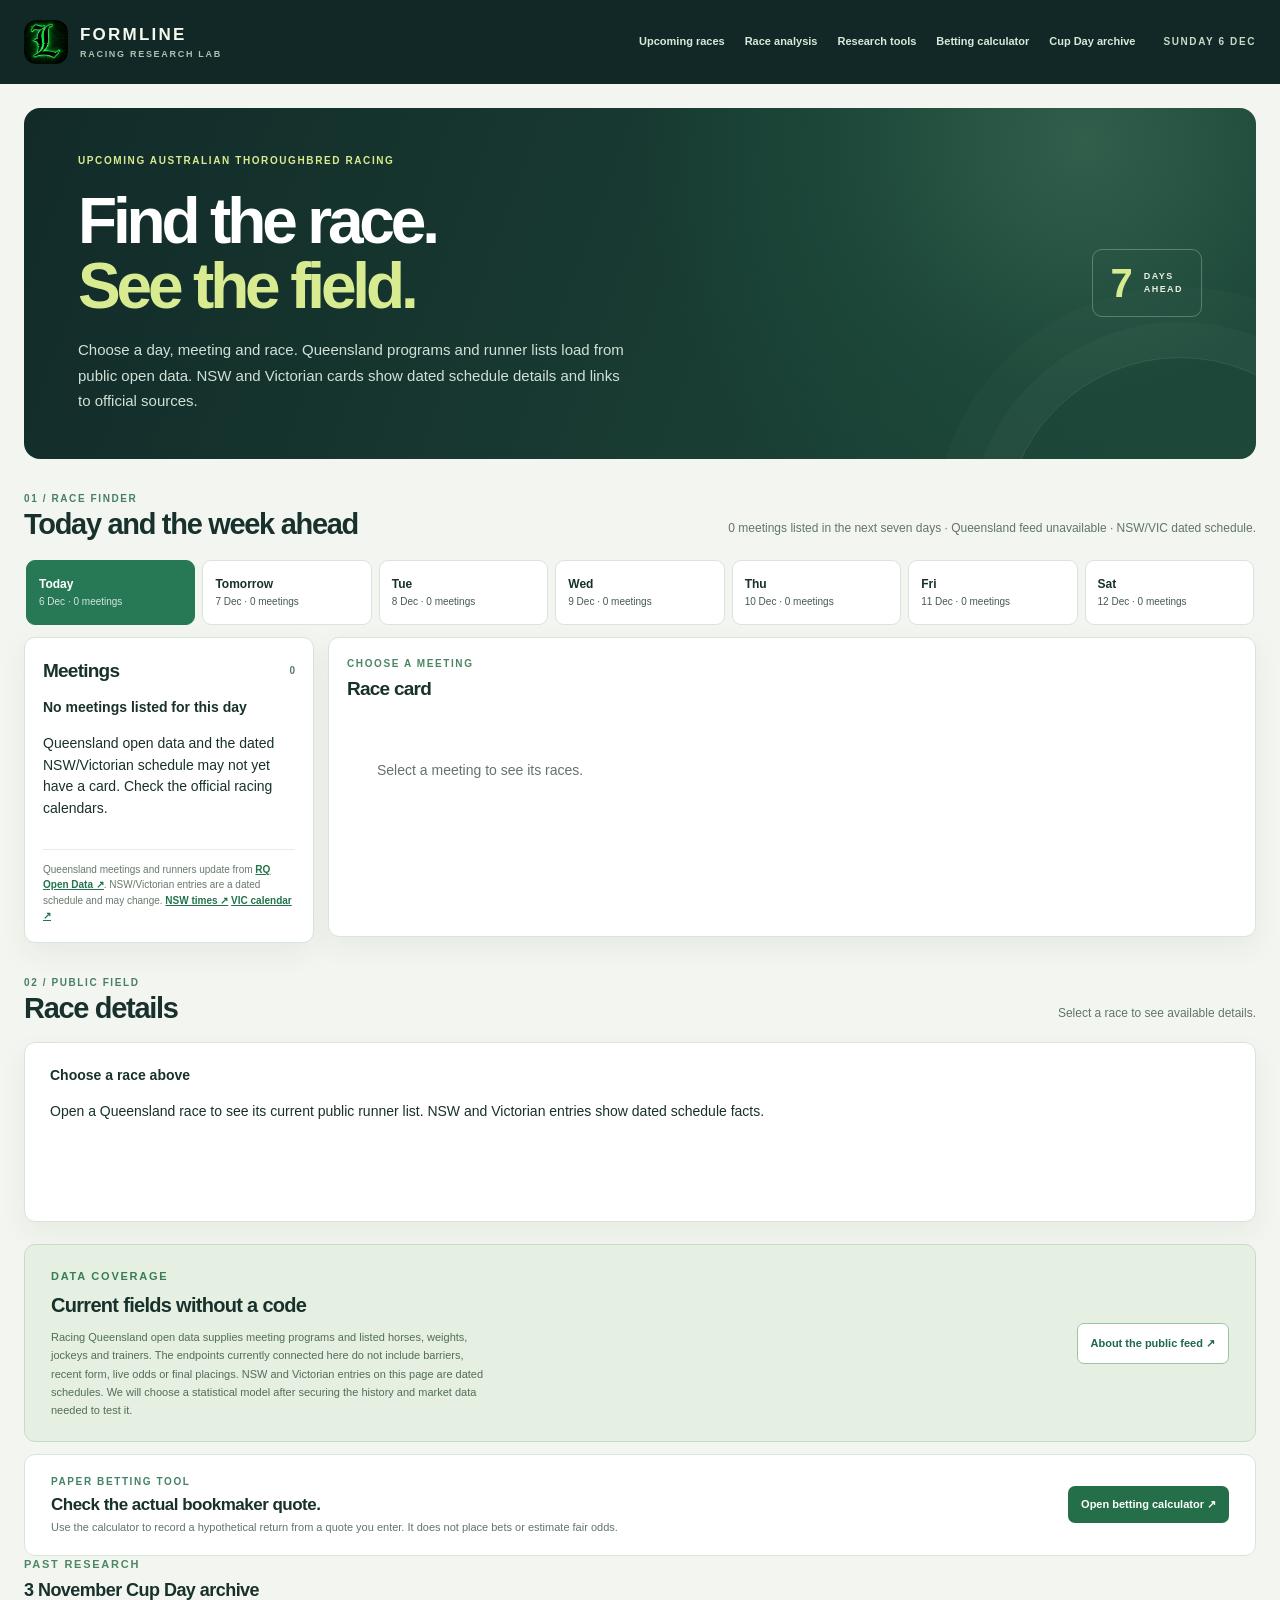
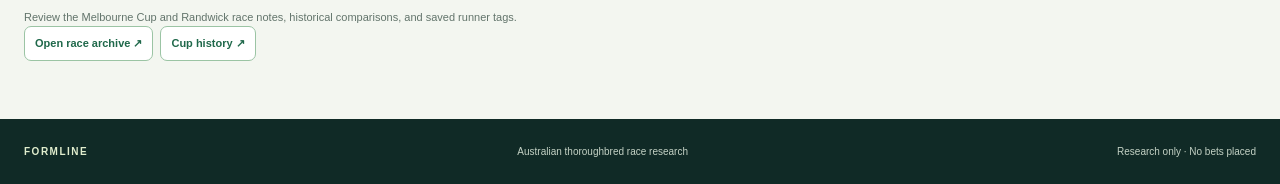
==== index.html @ 5e81f1c3 "Clarify limits of connected public endpoints" ====
<!doctype html>
<html lang="en-AU">
<head>
  <meta charset="utf-8">
  <meta name="viewport" content="width=device-width, initial-scale=1, viewport-fit=cover">
  <meta name="color-scheme" content="light">
  <meta name="theme-color" content="#112826">
  <meta name="apple-mobile-web-app-capable" content="yes">
  <meta name="apple-mobile-web-app-status-bar-style" content="black-translucent">
  <meta name="description" content="Upcoming Australian thoroughbred schedules and public Queensland runner lists.">
  <title>Upcoming Races | FormLine</title>
  <link rel="icon" type="image/png" href="logo-green.png">
  <link rel="apple-touch-icon" href="logo-green.png">
  <link rel="manifest" href="manifest.webmanifest">
  <link rel="stylesheet" href="style.css">
  <link rel="stylesheet" href="today.css?v=12">
  <script>if (['flemington','randwick'].includes(new URLSearchParams(location.search).get('meeting')?.toLowerCase())) location.replace(`cup-day-2026.html${location.search}${location.hash}`);</script>
  <script src="today.js?v=12" defer></script>
</head>
<body>
  <a class="skip-link" href="#upcoming">Skip to upcoming races</a>
  <header class="site-header">
    <div class="header-inner">
      <button type="button" id="menuToggle" class="menu-toggle" aria-controls="appSidebar" aria-expanded="false" aria-label="Open navigation">☰</button>
      <a class="brand" href="/" aria-label="FormLine home"><span class="brand-mark"><img src="logo-green.png" alt="" width="44" height="44"></span><span><strong>FORMLINE</strong><small>RACING RESEARCH LAB</small></span></a>
      <nav class="desktop-nav" aria-label="Sections"><a href="#upcoming">Upcoming races</a><a href="#analysis">Race analysis</a><a href="research-tools.html">Research tools</a><a href="research-tools.html#calculator">Betting calculator</a><a href="cup-day-2026.html">Cup Day archive</a></nav>
      <span class="header-tag" id="todayTag">AUSTRALIAN RACING</span>
    </div>
  </header>
  <aside id="appSidebar" class="mobile-sidebar" aria-label="Mobile navigation">
    <div class="brand"><span class="brand-mark"><img src="logo-green.png" alt="" width="44" height="44"></span><span><strong>FORMLINE</strong><small>RACING RESEARCH LAB</small></span></div>
    <nav aria-label="Mobile sections"><a href="#upcoming">Upcoming races</a><a href="#analysis">Race analysis</a><a href="research-tools.html">Research tools</a><a href="research-tools.html#calculator">Betting calculator</a><a href="cup-day-2026.html">Cup Day archive</a><a href="cup-analysis.html">Cup history &amp; forecast</a></nav>
    <p>Public Queensland fields · dated NSW/VIC schedule · no bets placed</p>
  </aside>
  <button type="button" id="menuScrim" class="menu-scrim" aria-label="Close navigation" tabindex="-1"></button>
  <main class="shell">
    <section class="hero today-hero" aria-labelledby="page-title"><div><p class="eyebrow">UPCOMING AUSTRALIAN THOROUGHBRED RACING</p><h1 id="page-title">Find the race.<br><span>See the field.</span></h1><p class="hero-copy">Choose a day, meeting and race. Queensland programs and runner lists load from public open data. NSW and Victorian cards show dated schedule details and links to official sources.</p></div><div class="hero-badge"><span>7</span><small>DAYS<br>AHEAD</small></div></section>
    <section id="upcoming" class="today-board" aria-labelledby="upcoming-title">
      <div class="section-heading"><div><p class="eyebrow">01 / RACE FINDER</p><h2 id="upcoming-title">Today and the week ahead</h2></div><p id="scheduleStatus" role="status">Loading the published schedule…</p></div>
      <div id="dateTabs" class="date-tabs" role="group" aria-label="Meeting date"></div>
      <div class="today-board-layout"><aside class="meeting-picker" aria-labelledby="meetingTitle"><div class="picker-head"><h3 id="meetingTitle">Meetings</h3><span id="meetingCount">—</span></div><div id="meetingList" class="meeting-list"><p class="loading">Checking upcoming meetings…</p></div><div class="source-note" id="scheduleSource"></div></aside><div class="race-picker"><div class="picker-head"><div><p class="eyebrow" id="selectedMeetingDate">CHOOSE A MEETING</p><h3 id="selectedMeetingTitle">Race card</h3></div><a id="meetingSourceLink" href="#" target="_blank" rel="noopener noreferrer" hidden>Official card ↗</a></div><div id="raceList" class="today-race-list"><p class="loading">Select a meeting to see its races.</p></div></div></div>
    </section>
    <section id="analysis" class="today-analysis" aria-labelledby="analysis-title"><div class="section-heading"><div><p class="eyebrow">02 / PUBLIC FIELD</p><h2 id="analysis-title">Race details</h2></div><p>Select a race to see available details.</p></div><div id="analysisPanel" class="analysis-panel" aria-live="polite"><div class="empty-state"><strong>Choose a race above</strong><p>Current Queensland runners will appear here where the public feed has published a field.</p></div></div></section>
    <section class="coverage-panel" aria-labelledby="coverage-title"><div><p class="eyebrow">DATA COVERAGE</p><h2 id="coverage-title">Current fields without a code</h2><p>Racing Queensland open data supplies meeting programs and listed horses, weights, jockeys and trainers. The endpoints currently connected here do not include barriers, recent form, live odds or final placings. NSW and Victorian entries on this page are dated schedules. We will choose a statistical model after securing the history and market data needed to test it.</p></div><a class="outline-link" href="https://www.racingqueensland.com.au/about/reports-and-data/open-data" target="_blank" rel="noopener noreferrer">About the public feed ↗</a></section>
    <section class="calculator-feature"><div><p class="eyebrow">PAPER BETTING TOOL</p><h2>Check the actual bookmaker quote.</h2><p>Use the calculator to record a hypothetical return from a quote you enter. It does not place bets or estimate fair odds.</p></div><a class="cup-feature-link" href="research-tools.html#calculator">Open betting calculator ↗</a></section>
    <section class="archive-link"><div><p class="eyebrow">PAST RESEARCH</p><h2>3 November Cup Day archive</h2><p>Review the Melbourne Cup and Randwick race notes, historical comparisons, and saved runner tags.</p></div><div><a class="outline-link" href="cup-day-2026.html">Open race archive ↗</a><a class="outline-link" href="cup-analysis.html">Cup history ↗</a></div></section>
  </main>
  <footer class="site-footer"><div class="footer-inner"><strong>FORMLINE</strong><span>Australian thoroughbred race research</span><span>Research only · No bets placed</span></div></footer>
</body>
</html>
---- style.css ----
:root{--ink:#18312c;--muted:#62746b;--line:#d9e4da;--paper:#f3f6f0;--green:#277956;--dark:#142f2c;--lime:#d9eb90;--white:#fff;--shadow:0 10px 28px rgba(16,45,34,.06)}
*{box-sizing:border-box}
html{scroll-behavior:smooth}
body{margin:0;background:var(--paper);color:var(--ink);font-family:Inter,ui-sans-serif,-apple-system,BlinkMacSystemFont,"Segoe UI",sans-serif;font-size:14px;line-height:1.55}
button,a{font:inherit}
button{cursor:pointer}
a{color:inherit}
a:focus-visible,button:focus-visible,#race-panel:focus-visible{outline:3px solid #75ac4f;outline-offset:3px}
.skip-link{position:absolute;top:-50px;left:12px;background:var(--lime);padding:8px 12px;z-index:10}
.skip-link:focus{top:12px}
.site-header{background:#112826;color:#f6f9ed}
.header-inner,.shell,.footer-inner{width:min(1260px,calc(100% - 48px));margin:auto}
.header-inner{min-height:84px;display:flex;align-items:center;justify-content:space-between;gap:18px}
.brand{display:flex;align-items:center;gap:12px}
.brand-mark{display:grid;place-items:center;width:44px;height:44px;border-radius:12px;background:var(--lime);color:#172c25;font-size:25px;font-weight:900}
.brand strong,.brand small{display:block;line-height:1.15}
.brand strong{font-size:17px;letter-spacing:.13em;font-weight:900}
.brand small{font-size:9px;letter-spacing:.19em;color:#abc1b1;margin-top:5px;font-weight:750}
.header-tag,.eyebrow{font-size:10px;font-weight:850;letter-spacing:.16em;text-transform:uppercase}
.header-tag{color:#c8d9ca}
.header-tag span{color:#8fae9c;margin:0 8px}
.shell{padding:24px 0 58px}
.hero{min-height:300px;background:radial-gradient(circle at 86% 10%,#315f4c 0,#1c4739 23%,transparent 40%),linear-gradient(110deg,#122b29,#1e493a);color:#fff;display:flex;justify-content:space-between;align-items:center;gap:25px;padding:45px 54px;border-radius:16px;overflow:hidden;position:relative}
.hero:after{content:"";position:absolute;width:350px;height:350px;border:1px solid rgba(230,248,190,.12);border-radius:50%;right:-100px;bottom:-250px;box-shadow:0 0 0 35px rgba(230,248,190,.025),0 0 0 70px rgba(230,248,190,.02)}
.hero .eyebrow{color:var(--lime);margin:0 0 20px}
.hero h1{font-size:clamp(38px,5vw,70px);line-height:1.02;letter-spacing:-.065em;margin:0;font-weight:900}
.hero h1 span{color:var(--lime)}
.hero-copy{max-width:550px;color:#d2e1d7;font-size:15px;line-height:1.7;margin:18px 0 0}
.hero-badge{flex:0 0 auto;display:flex;align-items:center;gap:11px;border:1px solid rgba(232,248,218,.28);padding:13px 18px;border-radius:10px;z-index:1}
.hero-badge span{font-size:40px;line-height:1;font-weight:900;color:var(--lime)}
.hero-badge small{font-size:9px;letter-spacing:.16em;font-weight:850;line-height:1.5;color:#e8f1df}
.status{display:flex;align-items:center;justify-content:space-between;gap:15px;padding:15px 21px;border:1px solid var(--line);background:#fff;border-radius:9px;margin-top:14px;color:var(--muted);font-size:11px}
.status>div{display:flex;align-items:center;gap:10px}
.status strong{color:var(--ink)}
.status p{margin:0}
.status-dot{display:inline-block;width:8px;height:8px;border-radius:50%;background:#6baf79;box-shadow:0 0 0 4px #e9f5e7}
.meeting-switch{display:flex;align-items:center;justify-content:space-between;gap:20px;margin-top:14px;padding:17px 20px;background:#fff;border:1px solid var(--line);border-radius:10px;box-shadow:var(--shadow)}
.meeting-switch .eyebrow{margin:0 0 2px;color:#4c8662}
.meeting-switch h2{font-size:17px;line-height:1.2;letter-spacing:-.03em;margin:0}
.meeting-switch p:not(.eyebrow){font-size:11px;color:var(--muted);margin:3px 0 0}
.meeting-switch-buttons{display:flex;flex:none;gap:5px;padding:4px;background:#edf3ea;border-radius:8px}
.meeting-switch-buttons button{min-width:155px;display:grid;gap:1px;text-align:left;border:1px solid transparent;border-radius:6px;background:transparent;color:#4f6d59;padding:9px 12px}
.meeting-switch-buttons button:hover{background:#f8fbf6}
.meeting-switch-buttons button[aria-pressed="true"]{background:#277956;border-color:#277956;color:#fff;box-shadow:0 2px 7px rgba(21,74,47,.17)}
.meeting-switch-buttons button:disabled{cursor:not-allowed;opacity:.45}
.meeting-switch-buttons strong{font-size:12px;line-height:1.2}
.meeting-switch-buttons small{font-size:9px;line-height:1.35;opacity:.82}
.conditions{display:flex;align-items:center;justify-content:space-between;gap:22px;margin-top:20px;padding:24px 28px;border:1px solid #cbdccc;background:#eaf2e8;border-radius:12px}
.conditions .eyebrow{color:#367a59;margin:0 0 7px}
.conditions h2{font-size:20px;letter-spacing:-.035em;margin:0}
.conditions p:not(.eyebrow){font-size:12px;max-width:820px;color:#455f51;line-height:1.6;margin:8px 0 4px}
.conditions small{color:#567a62;font-size:10px}
.conditions>div:last-child{display:grid;gap:8px;justify-items:start;flex:none}
.outline-link{display:inline-block;white-space:nowrap;text-decoration:none;color:#1f684a;font-size:11px;font-weight:850;border:1px solid #9bc4a4;background:#fff;border-radius:7px;padding:11px 13px}
.outline-link:hover{background:#f7fbf4}
.conditions .outline-link{margin:0}
.research{margin-top:38px}
.section-heading{display:flex;align-items:end;justify-content:space-between;gap:18px;margin-bottom:17px}
.section-heading .eyebrow{color:#478064;margin:0 0 3px}
.section-heading h2{font-size:29px;letter-spacing:-.045em;line-height:1.1;margin:0}
.section-heading>p{margin:0 0 3px;color:var(--muted);font-size:12px}
.race-tabs{display:grid;grid-template-columns:repeat(10,minmax(112px,1fr));gap:7px;overflow-x:auto;padding:2px 2px 11px;margin-bottom:12px;scrollbar-color:#aac6ae transparent}
.race-tab{min-width:112px;min-height:91px;text-align:left;display:flex;flex-direction:column;gap:3px;padding:12px 11px;background:#fff;border:1px solid var(--line);border-radius:9px;color:#5e7167}
.race-tab:hover{background:#f9fbf7;border-color:#8fb89b}
.race-tab.active{background:#e7f2e8;border-color:#2d805b;color:#1d6448;box-shadow:inset 0 -3px #2d805b}
.race-tab strong{font-size:17px;line-height:1;font-weight:900;letter-spacing:-.03em}
.race-tab span{font-size:10px;font-weight:800}
.race-tab small{font-size:9px;line-height:1.25;display:-webkit-box;-webkit-box-orient:vertical;-webkit-line-clamp:2;overflow:hidden}
.content-grid{display:grid;grid-template-columns:minmax(0,1fr) 260px;gap:16px;align-items:start}
.race-panel,.race-index{background:#fff;border:1px solid var(--line);border-radius:12px;box-shadow:var(--shadow)}
.race-panel{padding:28px 32px;scroll-margin-top:20px}
.race-heading{padding-bottom:20px;border-bottom:1px solid #e5ebe4}
.race-heading .eyebrow{margin:0 0 5px;color:#447a58}
.race-heading h2{font-size:clamp(24px,3.2vw,33px);letter-spacing:-.055em;line-height:1.15;margin:0 0 13px}
.fact-list{display:flex;flex-wrap:wrap;gap:6px}
.fact-list span{display:inline-block;background:#f2f7f0;border:1px solid #d7e6d7;padding:6px 8px;border-radius:5px;color:#416d50;font-weight:750;font-size:10px}
.lean{background:#edf5e9;border-left:4px solid #438a5d;border-radius:7px;padding:21px 22px;margin:22px 0 26px}
.lean .eyebrow{margin:0 0 5px;color:#49815a}
.lean h3{font-size:29px;line-height:1.12;letter-spacing:-.05em;color:#286746;margin:0 0 6px}
.lean p:not(.eyebrow){color:#4d6c56;margin:0;font-size:12px}
.prediction-status{margin:18px 0 0;padding:10px 13px;border-left:3px solid #4f9469;border-radius:5px;background:#eef7eb;color:#3f664d;font-size:11px;line-height:1.6}
.prediction-status.is-started{border-color:#c49a52;background:#fff7e8;color:#755c35}
.watch-card .prediction-gate{display:inline-block;margin:0 0 6px;padding:4px 6px;border-radius:4px;background:#e8f2e5;color:#397c50;font-size:10px;font-weight:850}
.evidence h3,.assessment-grid h3,.before-jump h3{font-size:16px;letter-spacing:-.025em;margin:0 0 13px}
.evidence ol{padding:0;list-style:none;margin:0}
.evidence li{display:grid;grid-template-columns:30px 1fr;gap:9px;padding:0 0 16px;margin-bottom:16px;border-bottom:1px solid #edf0eb}
.evidence li:last-child{margin-bottom:0}
.evidence-number{font-size:11px;font-weight:900;color:#38815a;padding-top:2px}
.evidence li p{font-size:12px;color:#4e6154;margin:0;line-height:1.75}
.source-links{display:flex;flex-wrap:wrap;gap:6px;margin-top:9px}
.source-links a{display:inline-block;background:#eef7ec;color:#2b714b;font-size:10px;font-weight:800;text-decoration:none;padding:6px 8px;border-radius:5px}
.source-links a:hover{text-decoration:underline;background:#e6f2df}
.assessment-grid{display:grid;grid-template-columns:repeat(3,minmax(0,1fr));gap:10px;margin-top:21px}
.assessment-grid section{background:#f7faf5;border:1px solid #e2eae0;border-radius:8px;padding:17px}
.assessment-grid .eyebrow,.before-jump .eyebrow{font-size:9px;margin:0 0 6px;color:#6c9475}
.assessment-grid h3{font-size:13px;margin-bottom:7px}
.assessment-grid p:not(.eyebrow){font-size:11px;line-height:1.7;margin:0;color:#586b5f}
.before-jump{display:grid;grid-template-columns:1.4fr 1fr;gap:20px;margin-top:15px;padding:22px;border-radius:8px;background:#173847;color:#fff}
.before-jump .eyebrow{color:#c9de90}
.before-jump h3{margin-bottom:6px}
.before-jump p:not(.eyebrow){font-size:11px;line-height:1.7;color:#d6e5e5;margin:0}
.references{margin-top:24px;border-top:1px solid #e5ebe4;padding-top:19px}
.references h3{font-size:11px;color:#617969;margin:0}
.race-index{padding:22px 16px;position:sticky;top:16px}
.race-index .eyebrow{color:#518364;margin:0 0 3px;padding:0 8px}
.race-index h2{font-size:20px;letter-spacing:-.04em;margin:0 8px 15px}
.index-row{width:100%;display:grid;grid-template-columns:30px 1fr 10px;gap:5px;align-items:center;padding:10px 8px;border:0;border-top:1px solid #edf0ec;background:transparent;text-align:left;color:#66766a}
.index-row:hover,.index-row.active{background:#f0f7ee;color:#216b47}
.index-row>span:first-child{font-weight:900;font-size:11px}
.index-row strong,.index-row small{display:block}
.index-row strong{font-size:11px;color:var(--ink)}
.index-row small{font-size:9px;line-height:1.35;color:#7a8a7c}
.index-row>span:last-child{font-size:12px}
.method{display:grid;grid-template-columns:1fr 1.7fr;gap:25px;align-items:start;background:#dfeadd;border-radius:12px;padding:26px 30px;margin-top:22px}
.method .eyebrow{margin:0 0 4px;color:#518164}
.method h2{font-size:22px;letter-spacing:-.04em;margin:0}
.method p{font-size:11px;line-height:1.7;color:#4e6957;margin:0 0 8px}
.method p:last-child{margin-bottom:0}
.site-footer{background:#102a26;color:#c4d2c5}
.footer-inner{display:flex;justify-content:space-between;gap:12px;padding:25px 0;font-size:10px}
.footer-inner strong{color:#e0edcd;letter-spacing:.15em}
.loading{padding:30px;color:var(--muted)}
@media(max-width:1100px){.race-tabs{grid-template-columns:repeat(10,120px)}.content-grid{grid-template-columns:minmax(0,1fr) 220px}.assessment-grid{grid-template-columns:1fr}.race-index{position:static}}
@media(max-width:780px){.header-inner,.shell,.footer-inner{width:min(100% - 28px,1260px)}.hero{padding:35px 28px;min-height:290px}.hero-badge{display:none}.content-grid{grid-template-columns:1fr}.race-index{display:none}.race-panel{padding:23px 20px}.conditions{display:block}.conditions .outline-link{margin-top:15px}.section-heading{display:block}.section-heading>p{margin-top:6px}.assessment-grid{grid-template-columns:repeat(3,minmax(0,1fr))}.method{grid-template-columns:1fr}}
@media(max-width:600px){.header-inner{min-height:70px}.header-tag{display:none}.hero h1{font-size:42px}.hero-copy{font-size:13px}.status{display:block}.status p{margin-top:6px;padding-left:18px}.conditions{padding:21px}.race-heading h2{font-size:24px}.lean h3{font-size:25px}.assessment-grid,.before-jump{grid-template-columns:1fr}.footer-inner{flex-wrap:wrap}.footer-inner span:last-child{width:100%}}
@media(prefers-reduced-motion:reduce){html{scroll-behavior:auto}}
.brand-mark{background:transparent;overflow:hidden}
.brand-mark img{display:block;width:100%;height:100%;object-fit:cover;border-radius:12px}
.rankings{background:#f0f7ef;border:1px solid #c8dfca;border-radius:9px;padding:22px;margin:0 0 25px}.rankings-heading .eyebrow{margin:0;color:#4a865c}.rankings-heading h3{margin:5px 0;font-size:21px;letter-spacing:-.04em}.rankings-heading>p:last-child,.rank-disclaimer{font-size:11px;color:#5c735f;line-height:1.6}.rank-cards{display:grid;grid-template-columns:repeat(3,minmax(0,1fr));gap:9px;margin-top:16px}.rank-card{display:flex;flex-direction:column;align-items:start;text-align:left;gap:7px;padding:14px;background:#fff;border:1px solid #bad3bd;border-radius:7px;color:#2e5b3a}.rank-card.active{color:#fff;background:#286b45;border-color:#286b45}.rank-card small{font-weight:900;letter-spacing:.12em}.rank-card strong{font-size:13px}.rank-card span{font-size:10px;opacity:.8}.rank-detail{padding:18px;margin-top:10px;background:#fff;border:1px solid #d7e7d8;border-radius:7px}.rank-detail .eyebrow{color:#4a865c;margin:0}.rank-detail h4{font-size:19px;margin:5px 0}.rank-detail p{font-size:12px;line-height:1.65;color:#4d6553}.rank-detail .source-links{margin-top:11px}.rank-disclaimer{margin:12px 0 0}@media(max-width:600px){.rankings{padding:16px}.rank-cards{grid-template-columns:1fr}}

/* Melbourne Cup Day editorial card and installable phone layout */
.desktop-nav{display:flex;gap:20px;align-items:center;margin-left:auto}.desktop-nav a{color:#d9eadc;text-decoration:none;font-size:11px;font-weight:800;white-space:nowrap}.desktop-nav a:hover{text-decoration:underline}.mobile-sidebar,.menu-scrim,.menu-toggle{display:none}.header-tag{margin-left:10px}.site-header{position:sticky;top:0;z-index:30}.research,.news-section,.install-panel{scroll-margin-top:96px}.race-panel{scroll-margin-top:100px}
.lean h3{font-size:18px;line-height:1.35;letter-spacing:-.025em}.lean p:not(.eyebrow){margin-top:10px}.fact-list span{white-space:normal}
.watchlist,.dossiers{margin:22px 0}.dossier-heading .eyebrow{color:#397a54;margin:0}.dossier-heading h3{font-size:19px;letter-spacing:-.04em;margin:4px 0}.dossier-heading>p:last-child{font-size:11px;color:#657b69;line-height:1.6;margin:4px 0 14px}.watch-grid{display:grid;grid-template-columns:repeat(3,minmax(0,1fr));gap:9px}.watch-card{border:1px solid #dbe8dc;background:#f8fbf7;border-radius:8px;padding:15px}.watch-card>span{font-size:10px;letter-spacing:.12em;font-weight:900;color:#4c9262}.watch-card h4{font-size:14px;letter-spacing:-.02em;margin:5px 0 9px}.watch-card p{font-size:11px;color:#506957;line-height:1.65}.watch-risk,.dossier-risk{border-left:3px solid #a8cdae;padding-left:9px}
.dossier-grid{display:grid;grid-template-columns:repeat(2,minmax(0,1fr));gap:8px}.dossier{min-width:0;border:1px solid #d8e5da;border-radius:8px;background:#fff}.dossier[open]{border-color:#84ba8f;background:#fcfefb}.dossier summary{list-style:none;cursor:pointer;display:flex;gap:9px;align-items:center;padding:12px}.dossier summary::-webkit-details-marker{display:none}.runner-no{display:grid;place-items:center;flex:none;width:30px;height:30px;background:#e6f2e6;color:#286a47;border-radius:6px;font-size:11px;font-weight:900}.dossier summary strong{display:block;font-size:12px}.dossier summary small{display:block;color:#718574;font-size:10px;line-height:1.5}.dossier-chevron{margin-left:auto;color:#5a8866}.dossier[open] .dossier-chevron{transform:rotate(180deg)}.dossier-body{padding:0 14px 15px}.dossier-body p{font-size:11px;line-height:1.7;color:#4e6655}.dossier-meta{font-size:10px!important;color:#798c7b!important}.mark-controls{display:flex;flex-wrap:wrap;gap:5px;margin:13px 0}.mark-controls button{border:1px solid #cddfce;border-radius:6px;background:#fff;color:#3d6a4c;padding:6px 8px;font-size:10px;font-weight:800}.mark-controls .mark-star.active{background:#fff1c0;border-color:#e4ca68;color:#715400}.mark-controls .mark-tag.active{background:#28714b;border-color:#28714b;color:#fff}
.news-section{margin-top:35px}.news-grid{display:grid;grid-template-columns:repeat(2,minmax(0,1fr));gap:12px}.news-card{background:#fff;border:1px solid var(--line);border-radius:10px;padding:21px;box-shadow:var(--shadow)}.news-meta{display:flex;justify-content:space-between;gap:8px;font-size:10px;font-weight:900;color:#44865b;text-transform:uppercase;letter-spacing:.08em}.news-meta time{color:#869789}.news-card h3{font-size:17px;letter-spacing:-.035em;margin:9px 0}.news-card p{font-size:11px;color:#516a58;line-height:1.7}.news-impact{background:#eff7ed;padding:10px;border-radius:6px}.news-horses{display:flex;flex-wrap:wrap;gap:5px;margin:11px 0}.news-horses span{padding:4px 7px;background:#e9f3e8;color:#3c7651;border-radius:4px;font-size:9px;font-weight:800}
.install-panel{display:flex;justify-content:space-between;align-items:center;gap:18px;margin-top:24px;padding:24px 29px;background:#183c32;color:#fff;border-radius:12px}.install-panel .eyebrow{color:#d4ec94;margin:0}.install-panel h2{font-size:22px;letter-spacing:-.04em;margin:5px 0}.install-panel p:not(.eyebrow){font-size:11px;line-height:1.7;color:#d5e7d9;margin:0;max-width:760px}.install-panel button{border:0;border-radius:6px;background:#d9eb90;color:#183c32;padding:10px 15px;font-size:12px;font-weight:850;white-space:nowrap}.install-panel button[hidden]{display:none}
.dossier summary:focus-visible,.mark-controls button:focus-visible,.menu-toggle:focus-visible,.mobile-sidebar a:focus-visible{outline:3px solid #6baa5d;outline-offset:2px}
@media(max-width:1000px){.desktop-nav{gap:10px}.header-tag{display:none}.watch-grid{grid-template-columns:1fr}.dossier-grid{grid-template-columns:1fr}}
@media(max-width:700px){.desktop-nav{display:none}.header-inner{justify-content:flex-start;min-height:70px}.menu-toggle{display:grid;place-items:center;flex:none;width:40px;height:40px;border:1px solid #48715d;border-radius:7px;background:#234a3d;color:#fff;font-size:19px}.mobile-sidebar{display:flex;flex-direction:column;gap:24px;position:fixed;left:0;top:0;z-index:62;width:min(310px,86vw);height:100dvh;overflow:auto;padding:calc(25px + env(safe-area-inset-top)) 20px calc(20px + env(safe-area-inset-bottom));background:#112826;color:#fff;transform:translateX(-105%);transition:transform .2s ease;box-shadow:12px 0 30px rgba(0,0,0,.17)}.menu-open .mobile-sidebar{transform:translateX(0)}.mobile-sidebar nav{display:grid;gap:6px}.mobile-sidebar nav a{display:block;text-decoration:none;color:#e4f1e3;padding:12px 13px;border-radius:7px;background:#1c4235;font-size:13px;font-weight:800}.mobile-sidebar nav a:hover{background:#2e6349}.mobile-sidebar p{margin-top:auto;color:#a9c9b2;font-size:11px;line-height:1.6}.menu-scrim{display:none;position:fixed;inset:0;z-index:61;width:100%;height:100dvh;border:0;background:rgba(8,28,21,.57)}.menu-open .menu-scrim{display:block}.menu-open{overflow:hidden}.race-panel{scroll-margin-top:85px}.research,.news-section,.install-panel{scroll-margin-top:85px}.news-grid{grid-template-columns:1fr}.install-panel{align-items:flex-start;flex-direction:column;padding:21px}.hero{min-height:250px}.status{display:block}.status p{margin-top:8px}.race-index{display:none}}
@media(max-width:430px){.header-inner,.shell,.footer-inner{width:min(100% - 24px,1260px)}.header-inner{gap:8px}.brand{gap:8px}.brand strong{font-size:14px}.brand small{font-size:8px}.brand-mark{width:38px;height:38px}.hero{padding:28px 22px}.hero h1{font-size:36px}.hero-copy{font-size:12px}.race-panel{padding:17px 15px}.conditions{padding:17px}.watch-card,.news-card{padding:15px}.dossier summary{padding:10px}.mark-controls button{padding:7px}}
@media(display-mode:standalone){.install-panel{display:none}}
@media(prefers-reduced-motion:reduce){.mobile-sidebar{transition:none}}
.cup-feature{display:flex;align-items:center;justify-content:space-between;gap:20px;margin-top:17px;padding:22px 26px;background:#e2efe1;border:1px solid #b8d7bc;border-radius:11px}
.cup-feature[hidden]{display:none}
.cup-feature .eyebrow{margin:0 0 5px;color:#2d7450}
.cup-feature h2{font-size:19px;letter-spacing:-.035em;line-height:1.2;margin:0 0 6px}
.cup-feature p:not(.eyebrow){font-size:11px;line-height:1.6;color:#526d58;margin:0;max-width:760px}
.cup-feature-link{display:inline-flex;align-items:center;gap:10px;flex:none;padding:10px 13px;border-radius:7px;background:#246e49;color:#fff;font-size:11px;font-weight:850;text-decoration:none}
.cup-feature-link:hover{background:#185b3a}
@media(max-width:700px){.cup-feature{display:block;padding:19px}.cup-feature-link{margin-top:13px}.desktop-nav{display:none}}
@media(max-width:700px){.meeting-switch{display:block;padding:15px}.meeting-switch-buttons{margin-top:12px}.meeting-switch-buttons button{min-width:0;flex:1;padding:10px}.meeting-switch-buttons small{font-size:8px}}
.calculator-feature{display:flex;align-items:center;justify-content:space-between;gap:20px;margin-top:12px;padding:19px 26px;background:#fff;border:1px solid var(--line);border-radius:11px}
.calculator-feature .eyebrow{color:#448265;margin:0 0 4px}
.calculator-feature h2{font-size:17px;letter-spacing:-.03em;line-height:1.25;margin:0 0 4px}
.calculator-feature p:not(.eyebrow){font-size:11px;line-height:1.55;color:var(--muted);margin:0}
@media(max-width:700px){.calculator-feature{display:block;padding:18px}.calculator-feature .cup-feature-link{margin-top:13px}}
.all-horses-main-link{display:inline-flex;align-items:center;gap:6px;margin-top:12px;padding:8px 11px;border-radius:6px;background:#e6f2e5;border:1px solid #bbd8bd;color:#276b49;text-decoration:none;font-size:11px;font-weight:850}
.all-horses-main-link:hover{background:#d7ebd5}
---- today.css ----
.brand{text-decoration:none}.today-hero{min-height:260px}.today-board,.today-analysis{margin-top:32px;scroll-margin-top:98px}.date-tabs{display:grid;grid-template-columns:repeat(7,minmax(105px,1fr));gap:7px;overflow-x:auto;padding:2px 2px 12px}.date-tabs button{min-height:65px;border:1px solid var(--line);border-radius:9px;background:#fff;text-align:left;color:var(--ink);padding:9px 12px}.date-tabs button:hover,.meeting-choice:hover,.today-race:hover{border-color:#7eaf89;background:#f8fcf6}.date-tabs button[aria-pressed="true"]{background:#277956;border-color:#277956;color:#fff}.date-tabs strong,.date-tabs small{display:block}.date-tabs strong{font-size:12px}.date-tabs small{font-size:10px;opacity:.8}.today-board-layout{display:grid;grid-template-columns:290px minmax(0,1fr);gap:14px;align-items:start}.meeting-picker,.race-picker,.analysis-panel{background:#fff;border:1px solid var(--line);border-radius:11px;box-shadow:var(--shadow)}.meeting-picker,.race-picker{min-height:300px;padding:18px}.picker-head{display:flex;justify-content:space-between;align-items:center;gap:12px;margin-bottom:12px}.picker-head .eyebrow{color:#4b8662;margin:0 0 3px}.picker-head h3{margin:0;font-size:19px;letter-spacing:-.04em}.picker-head>span{font-size:10px;color:#5d7d66;font-weight:850}.picker-head a{font-size:10px;color:#2b774e;font-weight:850;white-space:nowrap}.meeting-list,.today-race-list{display:grid;gap:7px}.meeting-choice,.today-race{width:100%;display:flex;justify-content:space-between;align-items:center;gap:12px;text-align:left;background:#f9fbf8;border:1px solid #e1eae1;border-radius:8px;color:var(--ink);padding:11px 12px}.meeting-choice[aria-pressed="true"],.today-race[aria-pressed="true"]{background:#e8f3e8;border-color:#4d976a;box-shadow:inset 3px 0 #277956}.meeting-choice strong,.meeting-choice small,.today-race strong,.today-race small{display:block}.meeting-choice strong,.today-race strong{font-size:12px}.meeting-choice small,.today-race small{font-size:10px;color:#6e8272;line-height:1.45}.meeting-choice>span:last-child,.today-race>span:last-child{flex:none;color:#347653;font-size:10px;font-weight:850}.today-race>span:first-child{flex:none;width:37px;height:37px;display:grid;place-items:center;border-radius:7px;background:#e4f0e3;color:#23704b;font-size:12px;font-weight:900}.today-race>span:nth-child(2){flex:1;min-width:0}.today-race.started{opacity:.65}.source-note{font-size:10px;line-height:1.55;color:#667a6a;margin-top:15px;padding-top:12px;border-top:1px solid #e5eee5}.source-note a{color:#21744b;font-weight:800}.analysis-panel{min-height:180px;padding:22px 25px;scroll-margin-top:98px}.analysis-top{display:flex;justify-content:space-between;gap:14px;align-items:flex-start;padding-bottom:17px;border-bottom:1px solid #e4ebe2}.analysis-top .eyebrow{color:#4d8863;margin:0 0 4px}.analysis-top h3{font-size:25px;letter-spacing:-.05em;margin:0 0 8px;line-height:1.1}.analysis-top p{font-size:11px;color:var(--muted);margin:0}.analysis-top a{font-size:10px;color:#22744b;font-weight:850;white-space:nowrap}.analysis-facts{display:flex;flex-wrap:wrap;gap:5px;margin:13px 0}.analysis-facts span{font-size:10px;font-weight:800;color:#3b7850;padding:5px 7px;border-radius:5px;background:#ecf5e9}.analysis-state{font-size:11px;color:#506a57;background:#edf5ea;border-left:3px solid #55a56c;padding:11px 13px;margin:15px 0;border-radius:5px}.analysis-state.warning{background:#fff6e8;border-color:#c99e56;color:#775e38}.analysis-actions{display:flex;flex-wrap:wrap;align-items:center;gap:8px;margin:13px 0}.analysis-actions button,.analysis-actions select{border:1px solid #2a7852;border-radius:6px;background:#277956;color:#fff;padding:9px 12px;font-size:11px;font-weight:850}.analysis-actions button.secondary{background:#fff;color:#277956}.analysis-actions button:disabled{opacity:.5;cursor:not-allowed}.analysis-actions label{font-size:10px;font-weight:850;color:#57735e}.analysis-actions select{background:#fff;color:var(--ink);border-color:#b9cfb9}.prediction-list{display:grid;grid-template-columns:repeat(3,minmax(0,1fr));gap:9px;margin-top:18px}.prediction-card,.multi-card{border:1px solid #d9e8d9;background:#f9fcf8;border-radius:8px;padding:15px}.prediction-card .eyebrow,.multi-card .eyebrow{color:#36825a;margin:0 0 5px}.prediction-card h4,.multi-card h4{font-size:15px;letter-spacing:-.03em;margin:0 0 7px}.prediction-card p,.multi-card p,.analysis-foot{font-size:11px;color:#536a58;line-height:1.62}.prediction-card p{margin:6px 0}.prediction-card .risk,.multi-card .risk{border-left:3px solid #cbb884;padding-left:8px}.multi-section{margin-top:22px;border-top:1px solid #e5eee4;padding-top:19px}.multi-section h3{font-size:18px;letter-spacing:-.035em;margin:0}.multi-section>p{font-size:11px;color:var(--muted);margin:5px 0 12px}.multi-list{display:grid;grid-template-columns:repeat(2,minmax(0,1fr));gap:9px}.multi-legs{display:flex;flex-wrap:wrap;gap:5px;margin:9px 0}.multi-legs span{font-size:10px;font-weight:850;border-radius:5px;padding:6px 8px;background:#e4f0e4;color:#2d7650}.analysis-foot{margin:15px 0 0}.coverage-panel{display:flex;align-items:center;justify-content:space-between;gap:24px;margin-top:22px;padding:22px 26px;border-radius:11px;background:#e5efe2;border:1px solid #c8dcc5}.coverage-panel .eyebrow{color:#377e56;margin:0 0 5px}.coverage-panel h2{font-size:20px;letter-spacing:-.035em;margin:0 0 7px}.coverage-panel p{font-size:11px;color:#526e58;line-height:1.65;margin:0;max-width:72ch}.coverage-panel .outline-link{flex:none}.field-heading{display:flex;align-items:end;justify-content:space-between;gap:12px;margin:20px 0 10px}.field-heading .eyebrow{margin:0 0 3px;color:#3c8357}.field-heading h4{margin:0;font-size:17px;letter-spacing:-.03em}.field-heading>span{font-size:10px;color:#6c806e}.public-runner-list{display:grid;grid-template-columns:repeat(2,minmax(0,1fr));gap:7px}.public-runner{display:flex;align-items:center;gap:10px;padding:11px 12px;background:#f9fcf8;border:1px solid #deeadc;border-radius:8px;min-width:0}.public-runner .runner-number{flex:none;display:grid;place-items:center;width:32px;height:32px;border-radius:7px;background:#e5f0e5;color:#3c8057;font-size:11px;font-weight:850}.public-runner>div:nth-child(2){flex:1;min-width:0}.public-runner h5{font-size:12px;line-height:1.35;margin:0 0 3px}.public-runner p{font-size:10px;line-height:1.4;color:#647b69;margin:0}.public-runner>strong{flex:none;font-size:11px;color:#31754d}.model-pending{margin-top:18px}.model-pending h4{margin:0 0 6px}.model-pending p{margin:5px 0}.
.archive-link{display:flex;align-items:center;justify-content:space-between;gap:20px;margin-top:22px;padding:21px 25px;background:#fff;border:1px solid var(--line);border-radius:11px}.archive-link .eyebrow{color:#4b8763;margin:0 0 4px}.archive-link h2{font-size:18px;letter-spacing:-.03em;margin:0}.archive-link p{font-size:11px;color:var(--muted);margin:4px 0 0}.archive-link>div:last-child{display:flex;flex-wrap:wrap;gap:7px}.archive-link .outline-link{padding:8px 10px}.analysis-actions select:focus-visible,.date-tabs button:focus-visible,.meeting-choice:focus-visible,.today-race:focus-visible{outline:3px solid #75ac4f;outline-offset:2px}
@media(max-width:900px){.today-board-layout{grid-template-columns:230px minmax(0,1fr)}.prediction-list{grid-template-columns:1fr}.multi-list{grid-template-columns:1fr}}
@media(max-width:700px){.date-tabs{grid-template-columns:repeat(7,105px)}.today-board-layout{grid-template-columns:1fr}.coverage-panel{display:block}.coverage-panel .outline-link{display:inline-block;margin-top:12px}.public-runner-list{grid-template-columns:1fr}.meeting-picker,.race-picker{min-height:0}.analysis-panel{padding:18px}.analysis-top{display:block}.analysis-top a{display:inline-block;margin-top:9px}.archive-link{display:block}.archive-link>div:last-child{margin-top:11px}}
@media(max-width:430px){.today-hero{min-height:240px}.today-board,.today-analysis{margin-top:26px}.section-heading h2{font-size:25px}.meeting-picker,.race-picker{padding:14px}.prediction-card,.multi-card{padding:13px}.coverage-panel{padding:18px}.analysis-actions{align-items:stretch}.analysis-actions label{width:100%}}
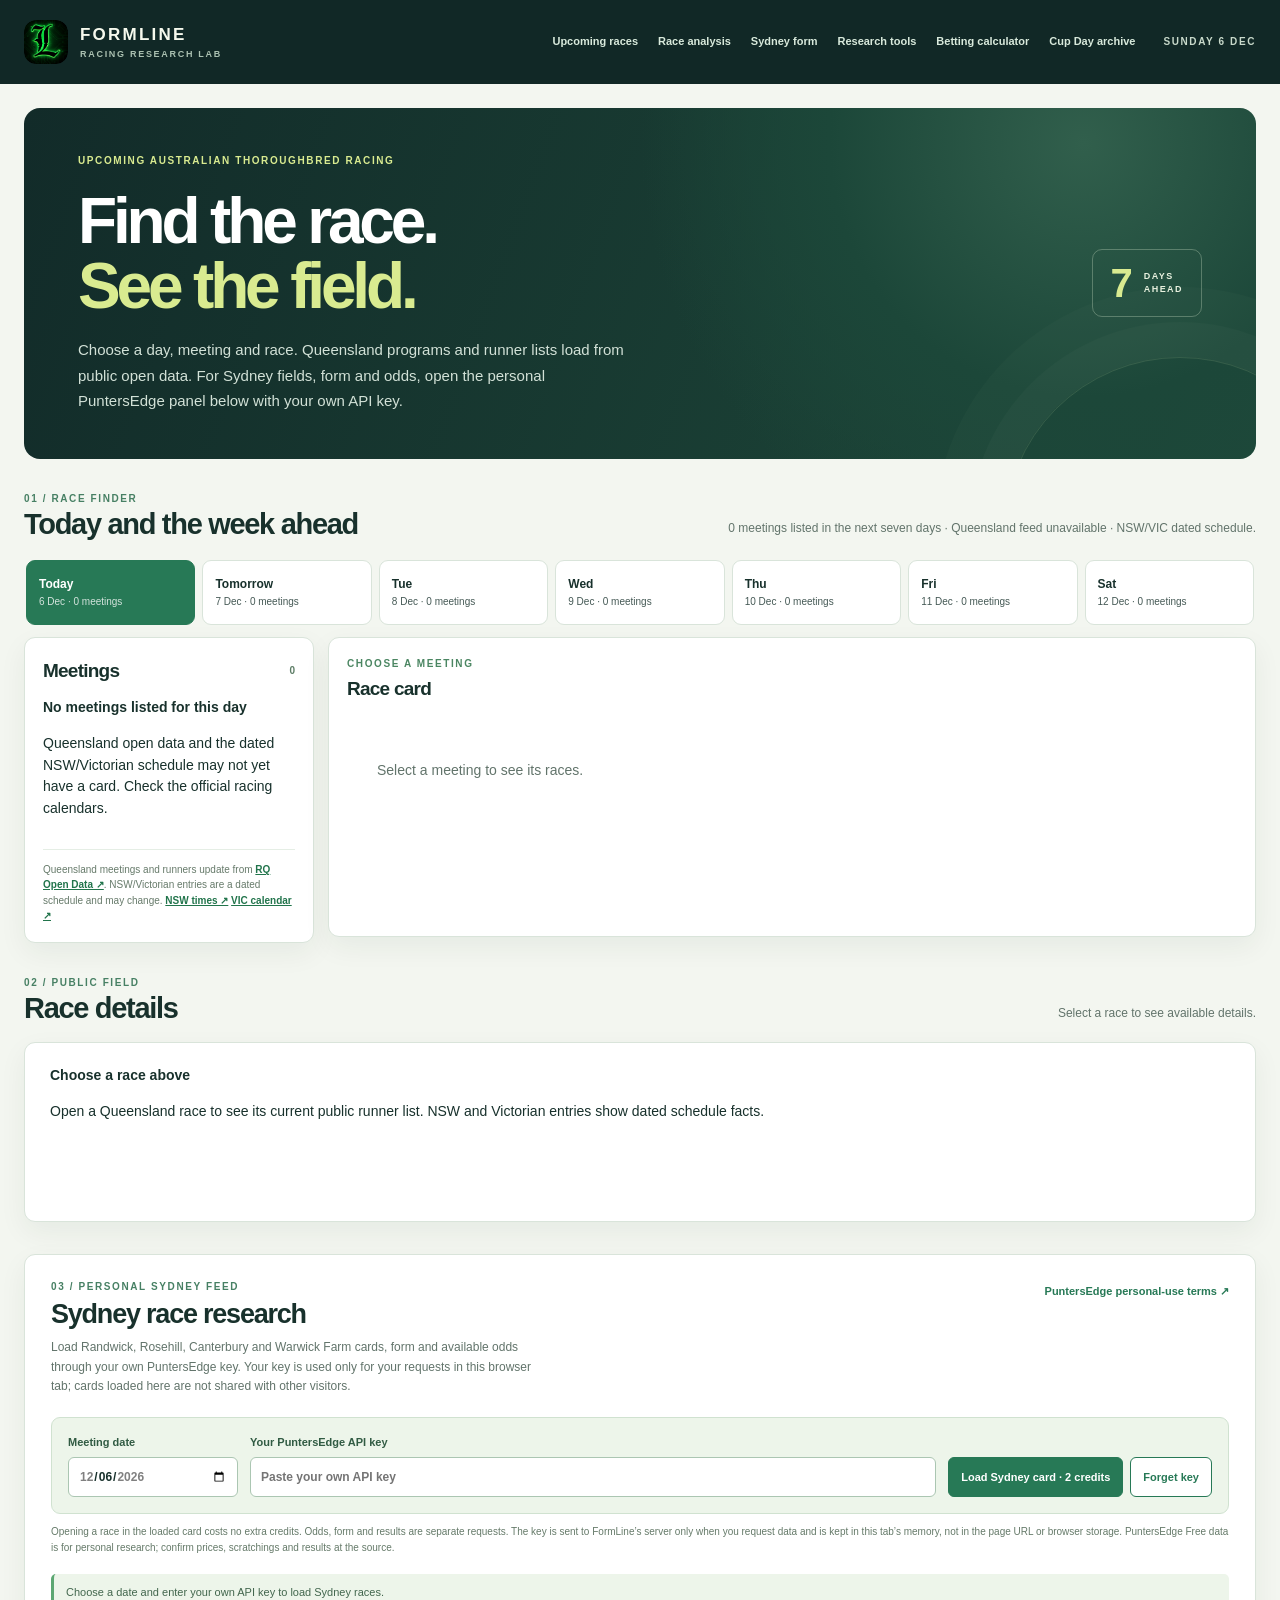
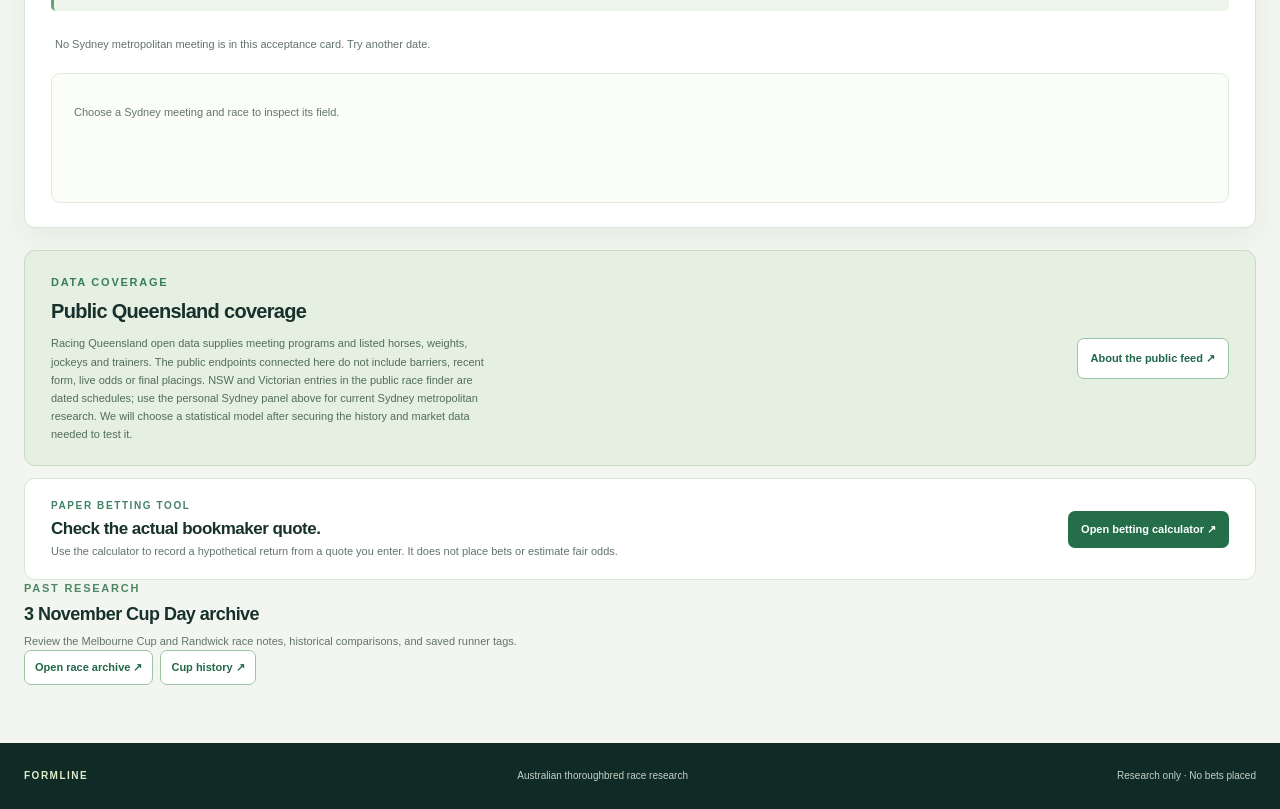
==== commit c3364a44: "Restore personal PuntersEdge Sydney research feed" ====
--- a/index.html
+++ b/index.html
@@ -7,15 +7,17 @@
   <meta name="theme-color" content="#112826">
   <meta name="apple-mobile-web-app-capable" content="yes">
   <meta name="apple-mobile-web-app-status-bar-style" content="black-translucent">
-  <meta name="description" content="Upcoming Australian thoroughbred schedules and public Queensland runner lists.">
+  <meta name="description" content="Upcoming Australian thoroughbred schedules, public Queensland runner lists and personal Sydney race research.">
   <title>Upcoming Races | FormLine</title>
   <link rel="icon" type="image/png" href="logo-green.png">
   <link rel="apple-touch-icon" href="logo-green.png">
   <link rel="manifest" href="manifest.webmanifest">
   <link rel="stylesheet" href="style.css">
   <link rel="stylesheet" href="today.css?v=12">
+  <link rel="stylesheet" href="sydney.css?v=13">
   <script>if (['flemington','randwick'].includes(new URLSearchParams(location.search).get('meeting')?.toLowerCase())) location.replace(`cup-day-2026.html${location.search}${location.hash}`);</script>
-  <script src="today.js?v=12" defer></script>
+  <script src="today.js?v=13" defer></script>
+  <script src="sydney.js?v=13" defer></script>
 </head>
 <body>
   <a class="skip-link" href="#upcoming">Skip to upcoming races</a>
@@ -23,25 +25,41 @@
     <div class="header-inner">
       <button type="button" id="menuToggle" class="menu-toggle" aria-controls="appSidebar" aria-expanded="false" aria-label="Open navigation">☰</button>
       <a class="brand" href="/" aria-label="FormLine home"><span class="brand-mark"><img src="logo-green.png" alt="" width="44" height="44"></span><span><strong>FORMLINE</strong><small>RACING RESEARCH LAB</small></span></a>
-      <nav class="desktop-nav" aria-label="Sections"><a href="#upcoming">Upcoming races</a><a href="#analysis">Race analysis</a><a href="research-tools.html">Research tools</a><a href="research-tools.html#calculator">Betting calculator</a><a href="cup-day-2026.html">Cup Day archive</a></nav>
+      <nav class="desktop-nav" aria-label="Sections"><a href="#upcoming">Upcoming races</a><a href="#analysis">Race analysis</a><a href="#sydney">Sydney form</a><a href="research-tools.html">Research tools</a><a href="research-tools.html#calculator">Betting calculator</a><a href="cup-day-2026.html">Cup Day archive</a></nav>
       <span class="header-tag" id="todayTag">AUSTRALIAN RACING</span>
     </div>
   </header>
   <aside id="appSidebar" class="mobile-sidebar" aria-label="Mobile navigation">
     <div class="brand"><span class="brand-mark"><img src="logo-green.png" alt="" width="44" height="44"></span><span><strong>FORMLINE</strong><small>RACING RESEARCH LAB</small></span></div>
-    <nav aria-label="Mobile sections"><a href="#upcoming">Upcoming races</a><a href="#analysis">Race analysis</a><a href="research-tools.html">Research tools</a><a href="research-tools.html#calculator">Betting calculator</a><a href="cup-day-2026.html">Cup Day archive</a><a href="cup-analysis.html">Cup history &amp; forecast</a></nav>
-    <p>Public Queensland fields · dated NSW/VIC schedule · no bets placed</p>
+    <nav aria-label="Mobile sections"><a href="#upcoming">Upcoming races</a><a href="#analysis">Race analysis</a><a href="#sydney">Sydney form</a><a href="research-tools.html">Research tools</a><a href="research-tools.html#calculator">Betting calculator</a><a href="cup-day-2026.html">Cup Day archive</a><a href="cup-analysis.html">Cup history &amp; forecast</a></nav>
+    <p>Public Queensland fields · personal Sydney research · no bets placed</p>
   </aside>
   <button type="button" id="menuScrim" class="menu-scrim" aria-label="Close navigation" tabindex="-1"></button>
   <main class="shell">
-    <section class="hero today-hero" aria-labelledby="page-title"><div><p class="eyebrow">UPCOMING AUSTRALIAN THOROUGHBRED RACING</p><h1 id="page-title">Find the race.<br><span>See the field.</span></h1><p class="hero-copy">Choose a day, meeting and race. Queensland programs and runner lists load from public open data. NSW and Victorian cards show dated schedule details and links to official sources.</p></div><div class="hero-badge"><span>7</span><small>DAYS<br>AHEAD</small></div></section>
+    <section class="hero today-hero" aria-labelledby="page-title"><div><p class="eyebrow">UPCOMING AUSTRALIAN THOROUGHBRED RACING</p><h1 id="page-title">Find the race.<br><span>See the field.</span></h1><p class="hero-copy">Choose a day, meeting and race. Queensland programs and runner lists load from public open data. For Sydney fields, form and odds, open the personal PuntersEdge panel below with your own API key.</p></div><div class="hero-badge"><span>7</span><small>DAYS<br>AHEAD</small></div></section>
     <section id="upcoming" class="today-board" aria-labelledby="upcoming-title">
       <div class="section-heading"><div><p class="eyebrow">01 / RACE FINDER</p><h2 id="upcoming-title">Today and the week ahead</h2></div><p id="scheduleStatus" role="status">Loading the published schedule…</p></div>
       <div id="dateTabs" class="date-tabs" role="group" aria-label="Meeting date"></div>
       <div class="today-board-layout"><aside class="meeting-picker" aria-labelledby="meetingTitle"><div class="picker-head"><h3 id="meetingTitle">Meetings</h3><span id="meetingCount">—</span></div><div id="meetingList" class="meeting-list"><p class="loading">Checking upcoming meetings…</p></div><div class="source-note" id="scheduleSource"></div></aside><div class="race-picker"><div class="picker-head"><div><p class="eyebrow" id="selectedMeetingDate">CHOOSE A MEETING</p><h3 id="selectedMeetingTitle">Race card</h3></div><a id="meetingSourceLink" href="#" target="_blank" rel="noopener noreferrer" hidden>Official card ↗</a></div><div id="raceList" class="today-race-list"><p class="loading">Select a meeting to see its races.</p></div></div></div>
     </section>
     <section id="analysis" class="today-analysis" aria-labelledby="analysis-title"><div class="section-heading"><div><p class="eyebrow">02 / PUBLIC FIELD</p><h2 id="analysis-title">Race details</h2></div><p>Select a race to see available details.</p></div><div id="analysisPanel" class="analysis-panel" aria-live="polite"><div class="empty-state"><strong>Choose a race above</strong><p>Current Queensland runners will appear here where the public feed has published a field.</p></div></div></section>
-    <section class="coverage-panel" aria-labelledby="coverage-title"><div><p class="eyebrow">DATA COVERAGE</p><h2 id="coverage-title">Current fields without a code</h2><p>Racing Queensland open data supplies meeting programs and listed horses, weights, jockeys and trainers. The endpoints currently connected here do not include barriers, recent form, live odds or final placings. NSW and Victorian entries on this page are dated schedules. We will choose a statistical model after securing the history and market data needed to test it.</p></div><a class="outline-link" href="https://www.racingqueensland.com.au/about/reports-and-data/open-data" target="_blank" rel="noopener noreferrer">About the public feed ↗</a></section>
+    <section id="sydney" class="sydney-private" aria-labelledby="sydney-title">
+      <div class="sydney-head">
+        <div><p class="eyebrow">03 / PERSONAL SYDNEY FEED</p><h2 id="sydney-title">Sydney race research</h2><p>Load Randwick, Rosehill, Canterbury and Warwick Farm cards, form and available odds through your own PuntersEdge key. Your key is used only for your requests in this browser tab; cards loaded here are not shared with other visitors.</p></div>
+        <a href="https://puntersedge.online/terms" target="_blank" rel="noopener noreferrer">PuntersEdge personal-use terms ↗</a>
+      </div>
+      <form id="peForm" class="sydney-form">
+        <label for="peDate">Meeting date<input id="peDate" type="date" required></label>
+        <label for="peKey">Your PuntersEdge API key<input id="peKey" type="password" autocomplete="off" spellcheck="false" placeholder="Paste your own API key"></label>
+        <div class="sydney-form-actions"><button type="submit">Load Sydney card · 2 credits</button><button id="peForget" type="button">Forget key</button></div>
+      </form>
+      <p class="sydney-privacy">Opening a race in the loaded card costs no extra credits. Odds, form and results are separate requests. The key is sent to FormLine’s server only when you request data and is kept in this tab’s memory, not in the page URL or browser storage. PuntersEdge Free data is for personal research; confirm prices, scratchings and results at the source.</p>
+      <p id="peStatus" class="sydney-status" role="status">Choose a date and enter your own API key to load Sydney races.</p>
+      <div id="peMeetingTabs" class="sydney-tabs" role="group" aria-label="Sydney meetings"></div>
+      <div id="peRaceTabs" class="sydney-race-tabs" role="group" aria-label="Races at selected Sydney meeting"></div>
+      <div id="peDetail" class="sydney-detail" aria-live="polite"><div class="empty-state"><strong>No personal card loaded</strong><p>Use your own key to see the current Sydney field and its research data.</p></div></div>
+    </section>
+    <section class="coverage-panel" aria-labelledby="coverage-title"><div><p class="eyebrow">DATA COVERAGE</p><h2 id="coverage-title">Public Queensland coverage</h2><p>Racing Queensland open data supplies meeting programs and listed horses, weights, jockeys and trainers. The public endpoints connected here do not include barriers, recent form, live odds or final placings. NSW and Victorian entries in the public race finder are dated schedules; use the personal Sydney panel above for current Sydney metropolitan research. We will choose a statistical model after securing the history and market data needed to test it.</p></div><a class="outline-link" href="https://www.racingqueensland.com.au/about/reports-and-data/open-data" target="_blank" rel="noopener noreferrer">About the public feed ↗</a></section>
     <section class="calculator-feature"><div><p class="eyebrow">PAPER BETTING TOOL</p><h2>Check the actual bookmaker quote.</h2><p>Use the calculator to record a hypothetical return from a quote you enter. It does not place bets or estimate fair odds.</p></div><a class="cup-feature-link" href="research-tools.html#calculator">Open betting calculator ↗</a></section>
     <section class="archive-link"><div><p class="eyebrow">PAST RESEARCH</p><h2>3 November Cup Day archive</h2><p>Review the Melbourne Cup and Randwick race notes, historical comparisons, and saved runner tags.</p></div><div><a class="outline-link" href="cup-day-2026.html">Open race archive ↗</a><a class="outline-link" href="cup-analysis.html">Cup history ↗</a></div></section>
   </main>
--- a/sydney.css
+++ b/sydney.css
@@ -0,0 +1,116 @@
+.sydney-private {
+  margin-top: 32px;
+  padding: 24px 26px;
+  scroll-margin-top: 98px;
+  background: #fff;
+  border: 1px solid var(--line);
+  border-radius: 11px;
+  box-shadow: var(--shadow);
+}
+.sydney-head {
+  display: flex;
+  align-items: flex-start;
+  justify-content: space-between;
+  gap: 24px;
+}
+.sydney-head .eyebrow { color: #478064; margin: 0 0 4px; }
+.sydney-head h2 { font-size: 27px; letter-spacing: -.045em; line-height: 1.15; margin: 0 0 8px; }
+.sydney-head p:not(.eyebrow) { max-width: 75ch; margin: 0; color: var(--muted); font-size: 12px; line-height: 1.65; }
+.sydney-head > a { flex: none; margin-top: 4px; color: #277956; font-size: 11px; font-weight: 850; text-decoration: none; }
+.sydney-head > a:hover { text-decoration: underline; }
+.sydney-form {
+  display: grid;
+  grid-template-columns: 170px minmax(220px, 1fr) auto;
+  align-items: end;
+  gap: 12px;
+  margin-top: 20px;
+  padding: 16px;
+  background: #edf5ea;
+  border: 1px solid #d0e2d0;
+  border-radius: 9px;
+}
+.sydney-form label { display: grid; gap: 6px; color: #315b43; font-size: 11px; font-weight: 850; }
+.sydney-form input { width: 100%; height: 40px; min-width: 0; padding: 8px 10px; background: #fff; border: 1px solid #abc6b2; border-radius: 6px; color: var(--ink); font: inherit; font-size: 12px; }
+.sydney-form input:focus-visible { outline: 3px solid #75ac4f; outline-offset: 2px; }
+.sydney-form-actions { display: flex; gap: 7px; align-items: center; }
+.sydney-form-actions button { min-height: 40px; padding: 8px 12px; white-space: nowrap; border: 1px solid #277956; border-radius: 6px; background: #277956; color: #fff; font-size: 11px; font-weight: 850; }
+.sydney-form-actions button:hover { background: #1e6347; }
+.sydney-form-actions button:disabled { opacity: .55; cursor: wait; }
+.sydney-form-actions #peForget { background: #fff; color: #277956; }
+.sydney-form-actions #peForget:hover { background: #f8fcf6; }
+.sydney-privacy { margin: 10px 0 0; color: #657a69; font-size: 10px; line-height: 1.6; }
+.sydney-status { margin: 18px 0 13px; padding: 10px 12px; border-left: 3px solid #5ca772; border-radius: 5px; background: #edf5ea; color: #42664d; font-size: 11px; }
+.sydney-status[data-state="error"] { border-color: #c99e56; background: #fff6e8; color: #775e38; }
+.sydney-tabs, .sydney-race-tabs { display: flex; gap: 7px; overflow-x: auto; padding: 2px 2px 10px; scrollbar-color: #aac6ae transparent; }
+.sydney-tabs:empty, .sydney-race-tabs:empty { display: none; }
+.sydney-tabs button, .sydney-race-tabs button { flex: none; min-width: 115px; padding: 9px 12px; text-align: left; background: #f9fbf8; border: 1px solid #dbe7da; border-radius: 7px; color: var(--ink); font-size: 11px; font-weight: 800; }
+.sydney-tabs button:hover, .sydney-race-tabs button:hover { border-color: #7eaf89; background: #f4faf3; }
+.sydney-tabs button[aria-pressed="true"], .sydney-race-tabs button[aria-pressed="true"], .sydney-tabs button.active, .sydney-race-tabs button.active { background: #277956; border-color: #277956; color: #fff; }
+.sydney-tabs button strong, .sydney-race-tabs button strong { display: block; font-size: 12px; line-height: 1.3; }
+.sydney-tabs button small, .sydney-race-tabs button small { display: block; margin-top: 2px; font-size: 10px; line-height: 1.35; font-weight: 600; opacity: .8; }
+.sydney-detail { min-height: 130px; padding: 20px; background: #fbfdf9; border: 1px solid #e0eae0; border-radius: 9px; }
+.sydney-detail .empty-state { padding: 12px 2px; }
+.pe-empty { margin: 0; padding: 10px 2px; color: var(--muted); font-size: 11px; }
+.pe-race-head { display: flex; align-items: flex-start; justify-content: space-between; gap: 16px; padding-bottom: 12px; border-bottom: 1px solid #e0eae0; }
+.pe-race-head .eyebrow { color: #488362; margin: 0 0 4px; }
+.pe-race-head h3 { font-size: 22px; letter-spacing: -.04em; line-height: 1.2; margin: 0 0 5px; }
+.pe-race-head p { margin: 0; color: var(--muted); font-size: 11px; }
+.pe-field-count { flex: none; padding: 6px 9px; background: #eaf4e8; border-radius: 5px; color: #377350; font-size: 10px; font-weight: 850; }
+.pe-facts { display: flex; flex-wrap: wrap; gap: 6px; margin: 13px 0; }
+.pe-facts span { padding: 5px 7px; border-radius: 5px; background: #eaf4e8; color: #377350; font-size: 10px; font-weight: 800; }
+.pe-actions { display: flex; flex-wrap: wrap; gap: 7px; margin: 14px 0; }
+.pe-actions button { padding: 8px 11px; background: #fff; border: 1px solid #8bb89a; border-radius: 6px; color: #277956; font-size: 11px; font-weight: 850; }
+.pe-actions button:hover { background: #edf5ea; }
+.pe-results { margin: 15px 0; padding: 12px 14px; background: #edf5ea; border-left: 3px solid #5ca772; border-radius: 5px; color: #315c42; font-size: 11px; }
+.pe-results p { margin: 4px 0 0; }
+.pe-runner-list { display: grid; grid-template-columns: repeat(2, minmax(0, 1fr)); gap: 8px; margin-top: 14px; }
+.pe-runner { min-width: 0; padding: 0; background: #fff; border: 1px solid #dae8d9; border-radius: 8px; }
+.pe-runner.scratched { opacity: .62; }
+.pe-runner summary { display: grid; grid-template-columns: 32px minmax(0, 1fr) auto auto; align-items: center; gap: 9px; min-height: 64px; padding: 10px 12px; cursor: pointer; list-style: none; }
+.pe-runner summary::-webkit-details-marker { display: none; }
+.pe-runner summary:hover { background: #f7fbf6; }
+.pe-runner summary:focus-visible { outline: 3px solid #75ac4f; outline-offset: 2px; }
+.pe-number { display: grid; place-items: center; width: 32px; height: 32px; background: #e8f3e8; border-radius: 6px; color: #28704d; font-size: 11px; font-weight: 900; }
+.pe-horse { min-width: 0; }
+.pe-horse strong, .pe-horse small { display: block; overflow-wrap: anywhere; }
+.pe-horse strong { font-size: 12px; line-height: 1.3; }
+.pe-horse small { margin-top: 2px; color: #6b806e; font-size: 10px; line-height: 1.35; }
+.pe-draw, .pe-weight { color: #3d7853; font-size: 10px; font-weight: 850; white-space: nowrap; }
+.pe-runner-body { padding: 12px 14px 14px; border-top: 1px solid #e5eee3; }
+.pe-runner-body p { margin: 5px 0; color: #597160; font-size: 11px; line-height: 1.55; }
+.pe-odds { display: flex; flex-wrap: wrap; gap: 6px; margin: 10px 0 7px; }
+.pe-odds span { padding: 5px 7px; background: #e8f4e8; border-radius: 5px; color: #3a7550; font-size: 10px; }
+.pe-runner-body > small { display: block; color: var(--muted); font-size: 10px; }
+.pe-form-summary { margin-top: 10px !important; font-weight: 700; }
+.pe-history { display: grid; gap: 5px; margin-top: 8px; }
+.pe-history > div { display: grid; gap: 1px; padding: 7px 8px; background: #f5faf3; border: 1px solid #e7eee5; border-radius: 5px; font-size: 10px; }
+.pe-history strong { color: #305c42; }
+.pe-history span { color: #647b69; }
+.pe-provider-credit { margin: 15px 0 0; color: var(--muted); font-size: 10px; }
+.pe-provider-credit a { color: #277956; font-weight: 850; }
+.pe-note { margin: 13px 0 0; color: var(--muted); font-size: 11px; line-height: 1.6; }
+@media (max-width: 900px) {
+  .sydney-form { grid-template-columns: 170px minmax(0, 1fr); }
+  .sydney-form-actions { grid-column: 1 / -1; }
+}
+@media (max-width: 700px) {
+  .sydney-private { padding: 18px; }
+  .sydney-head { display: block; }
+  .sydney-head > a { display: inline-block; margin-top: 11px; }
+  .sydney-form { grid-template-columns: 1fr; }
+  .sydney-form-actions { grid-column: auto; }
+  .sydney-form-actions button { flex: 1; }
+  .pe-runner-list { grid-template-columns: 1fr; }
+  .pe-race-head { display: block; }
+  .pe-field-count { display: inline-block; margin-top: 8px; }
+}
+@media (max-width: 430px) {
+  .sydney-private { padding: 14px; }
+  .sydney-form { padding: 12px; }
+  .sydney-form-actions { flex-wrap: wrap; }
+  .sydney-form-actions button { min-width: 130px; }
+  .sydney-detail { padding: 14px; }
+  .pe-runner summary { grid-template-columns: 32px minmax(0, 1fr) auto; }
+  .pe-draw { grid-column: 2; }
+  .pe-weight { grid-column: 3; grid-row: 1; }
+}
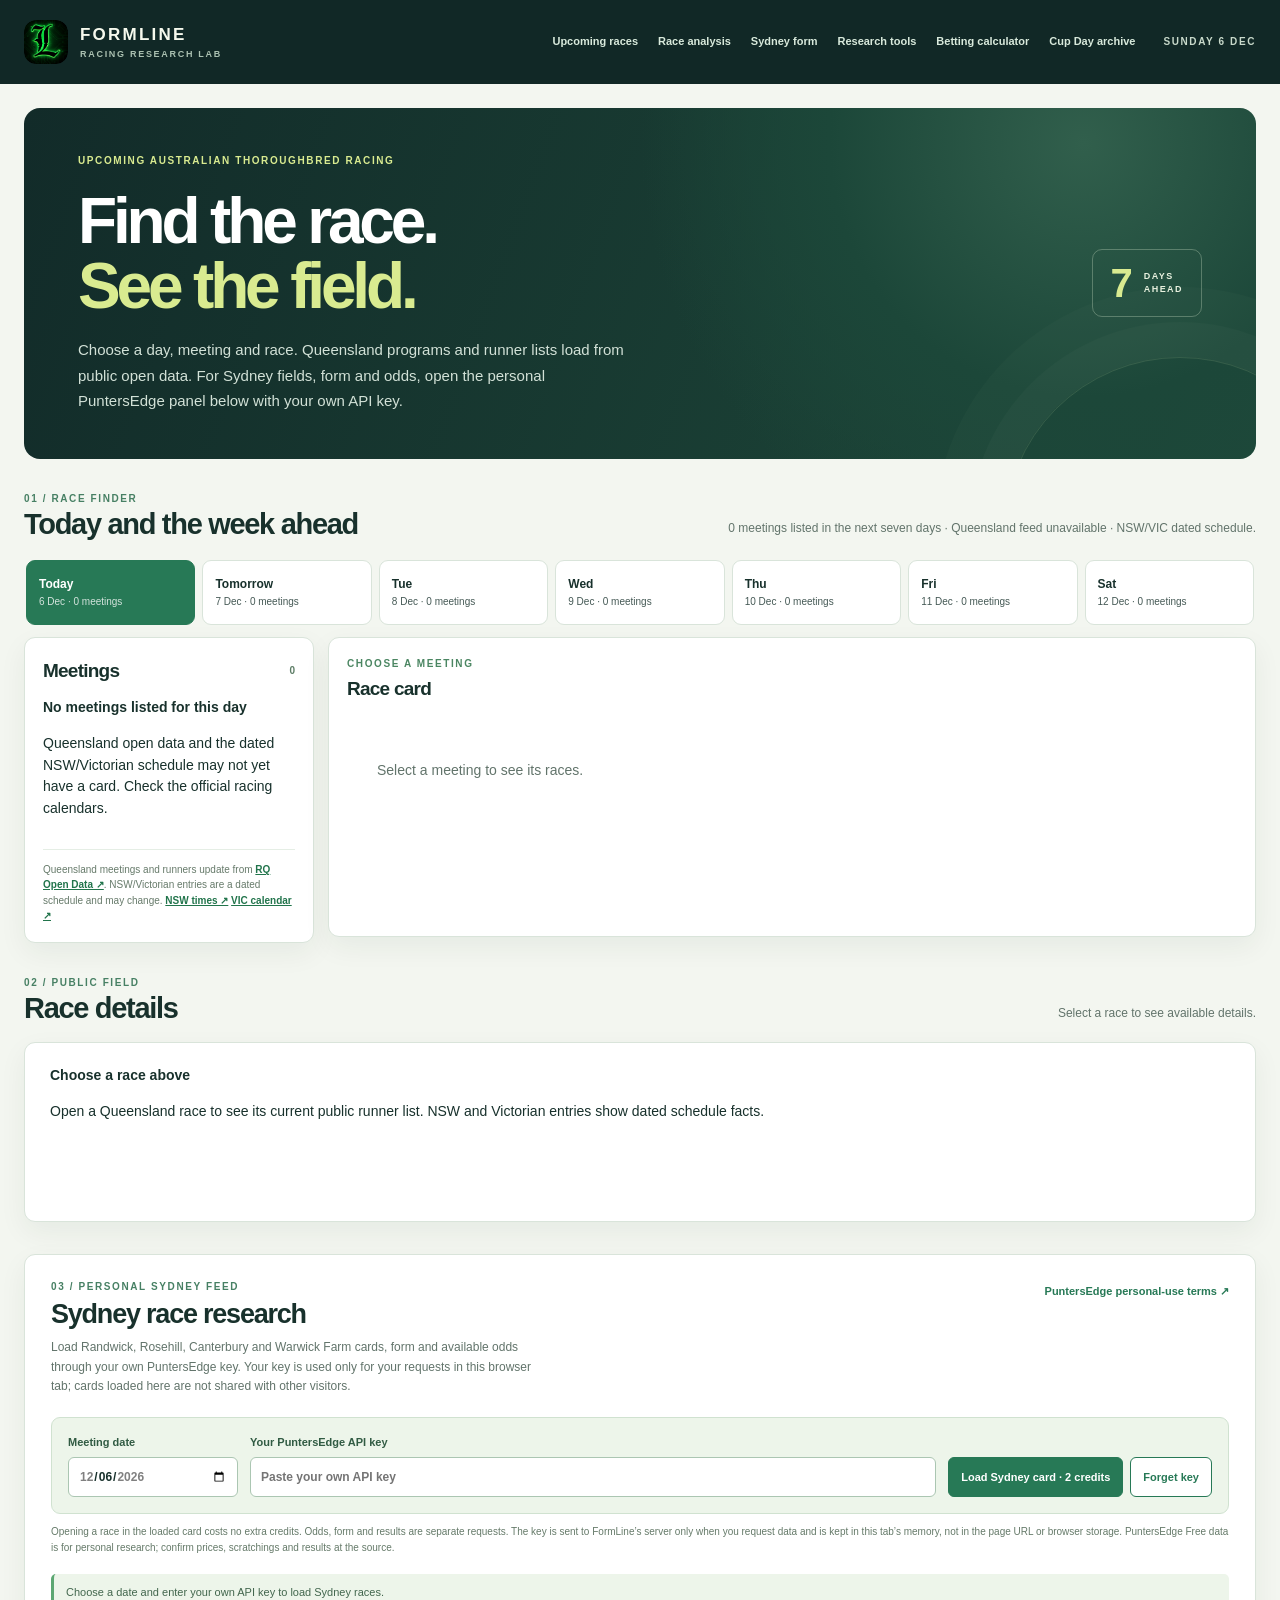
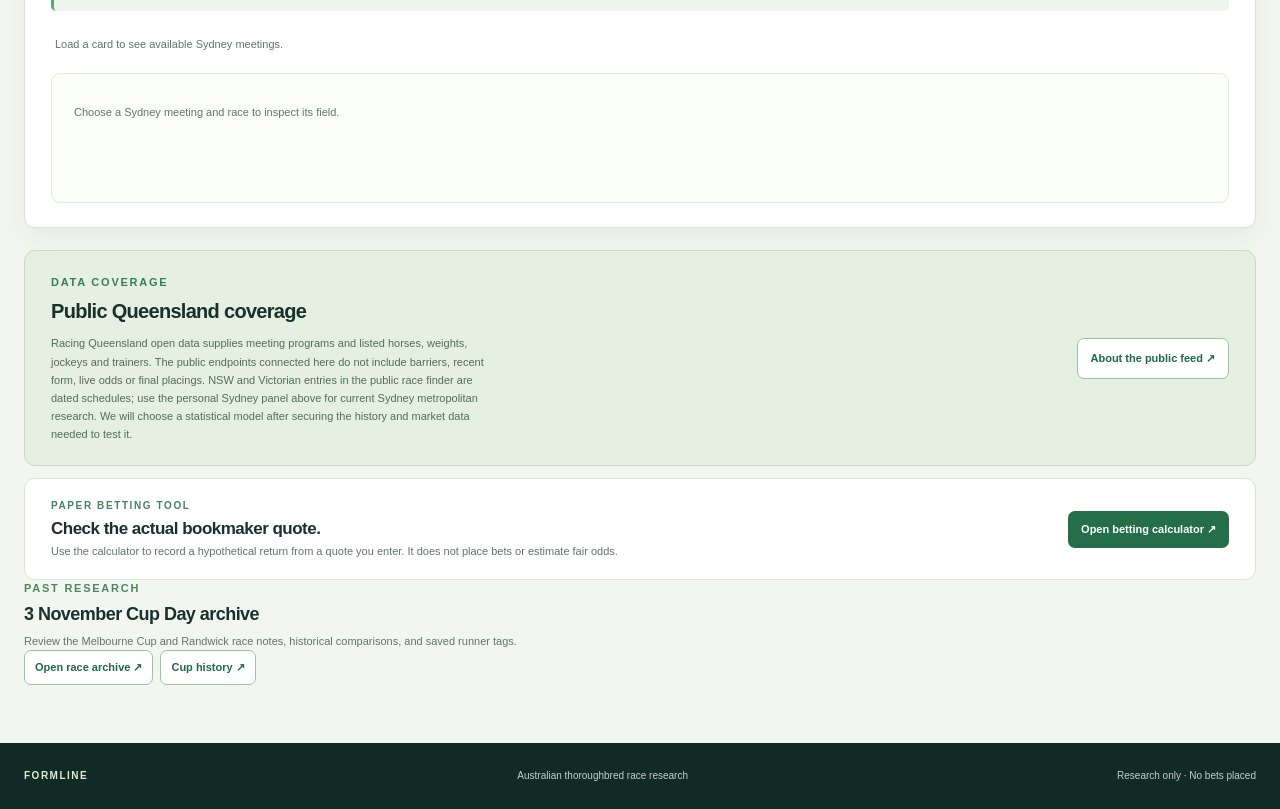
==== commit 1c9bc74b: "Clarify Sydney card empty state" ====
--- a/index.html
+++ b/index.html
@@ -17,7 +17,7 @@
   <link rel="stylesheet" href="sydney.css?v=13">
   <script>if (['flemington','randwick'].includes(new URLSearchParams(location.search).get('meeting')?.toLowerCase())) location.replace(`cup-day-2026.html${location.search}${location.hash}`);</script>
   <script src="today.js?v=13" defer></script>
-  <script src="sydney.js?v=13" defer></script>
+  <script src="sydney.js?v=14" defer></script>
 </head>
 <body>
   <a class="skip-link" href="#upcoming">Skip to upcoming races</a>
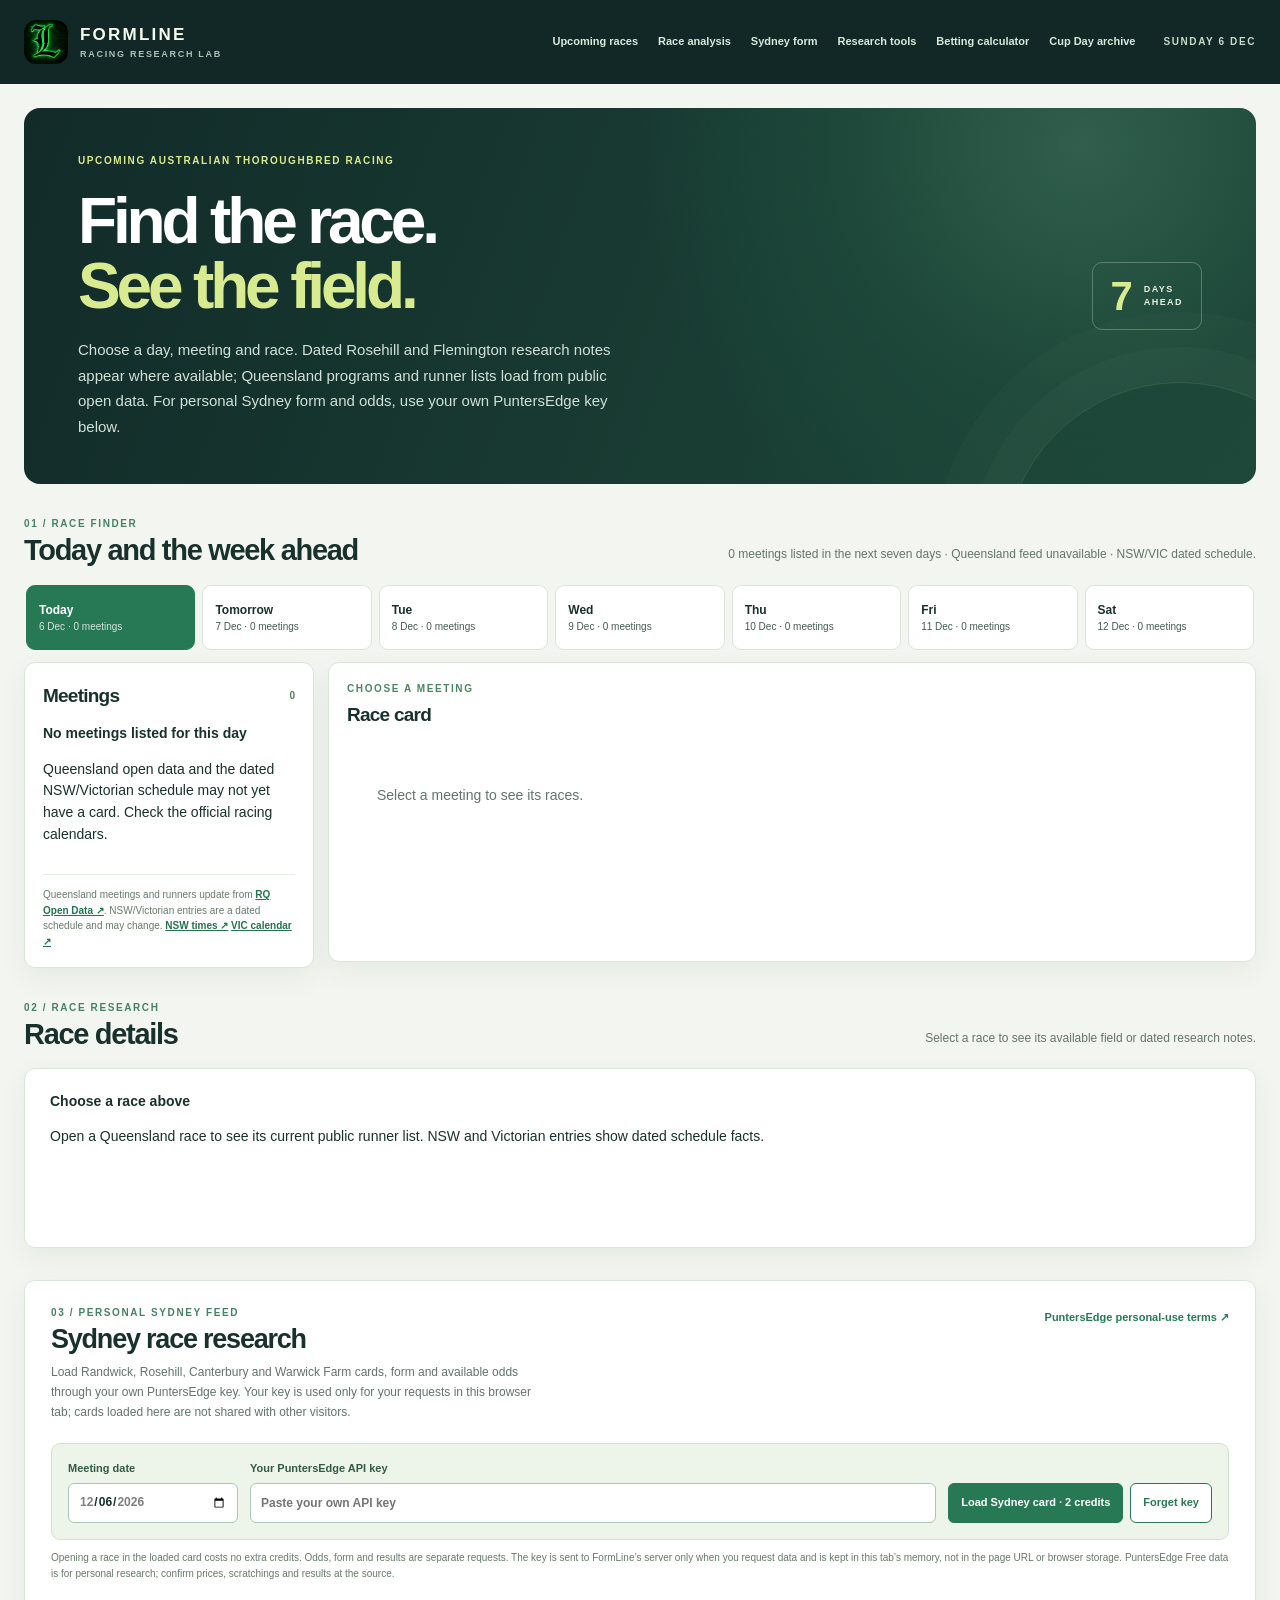
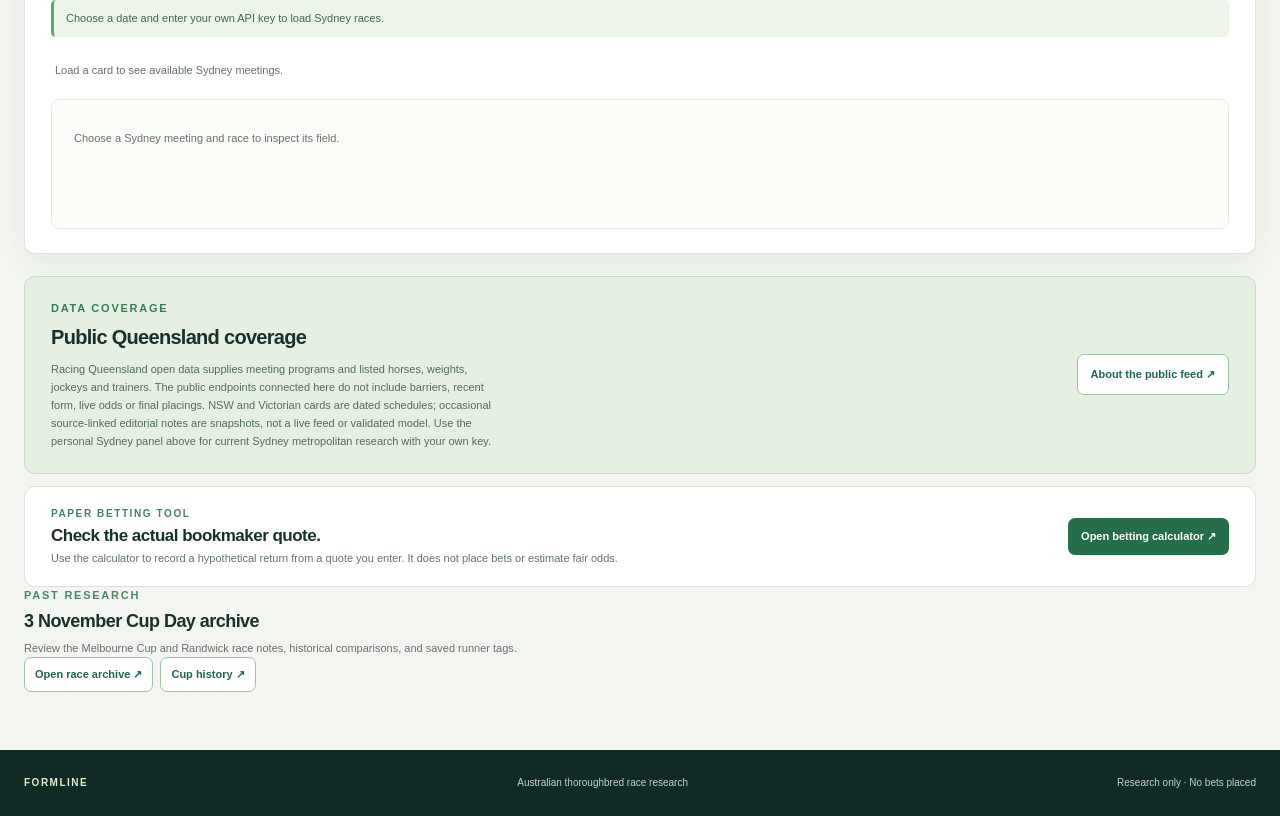
==== commit 23714fe2: "Add race-day Rosehill and Flemington research notes" ====
--- a/index.html
+++ b/index.html
@@ -7,16 +7,16 @@
   <meta name="theme-color" content="#112826">
   <meta name="apple-mobile-web-app-capable" content="yes">
   <meta name="apple-mobile-web-app-status-bar-style" content="black-translucent">
-  <meta name="description" content="Upcoming Australian thoroughbred schedules, public Queensland runner lists and personal Sydney race research.">
+  <meta name="description" content="Upcoming Australian thoroughbred schedules, dated race research, public Queensland runner lists and personal Sydney form.">
   <title>Upcoming Races | FormLine</title>
   <link rel="icon" type="image/png" href="logo-green.png">
   <link rel="apple-touch-icon" href="logo-green.png">
   <link rel="manifest" href="manifest.webmanifest">
   <link rel="stylesheet" href="style.css">
-  <link rel="stylesheet" href="today.css?v=12">
+  <link rel="stylesheet" href="today.css?v=13">
   <link rel="stylesheet" href="sydney.css?v=13">
   <script>if (['flemington','randwick'].includes(new URLSearchParams(location.search).get('meeting')?.toLowerCase())) location.replace(`cup-day-2026.html${location.search}${location.hash}`);</script>
-  <script src="today.js?v=13" defer></script>
+  <script src="today.js?v=14" defer></script>
   <script src="sydney.js?v=14" defer></script>
 </head>
 <body>
@@ -36,13 +36,13 @@
   </aside>
   <button type="button" id="menuScrim" class="menu-scrim" aria-label="Close navigation" tabindex="-1"></button>
   <main class="shell">
-    <section class="hero today-hero" aria-labelledby="page-title"><div><p class="eyebrow">UPCOMING AUSTRALIAN THOROUGHBRED RACING</p><h1 id="page-title">Find the race.<br><span>See the field.</span></h1><p class="hero-copy">Choose a day, meeting and race. Queensland programs and runner lists load from public open data. For Sydney fields, form and odds, open the personal PuntersEdge panel below with your own API key.</p></div><div class="hero-badge"><span>7</span><small>DAYS<br>AHEAD</small></div></section>
+    <section class="hero today-hero" aria-labelledby="page-title"><div><p class="eyebrow">UPCOMING AUSTRALIAN THOROUGHBRED RACING</p><h1 id="page-title">Find the race.<br><span>See the field.</span></h1><p class="hero-copy">Choose a day, meeting and race. Dated Rosehill and Flemington research notes appear where available; Queensland programs and runner lists load from public open data. For personal Sydney form and odds, use your own PuntersEdge key below.</p></div><div class="hero-badge"><span>7</span><small>DAYS<br>AHEAD</small></div></section>
     <section id="upcoming" class="today-board" aria-labelledby="upcoming-title">
       <div class="section-heading"><div><p class="eyebrow">01 / RACE FINDER</p><h2 id="upcoming-title">Today and the week ahead</h2></div><p id="scheduleStatus" role="status">Loading the published schedule…</p></div>
       <div id="dateTabs" class="date-tabs" role="group" aria-label="Meeting date"></div>
       <div class="today-board-layout"><aside class="meeting-picker" aria-labelledby="meetingTitle"><div class="picker-head"><h3 id="meetingTitle">Meetings</h3><span id="meetingCount">—</span></div><div id="meetingList" class="meeting-list"><p class="loading">Checking upcoming meetings…</p></div><div class="source-note" id="scheduleSource"></div></aside><div class="race-picker"><div class="picker-head"><div><p class="eyebrow" id="selectedMeetingDate">CHOOSE A MEETING</p><h3 id="selectedMeetingTitle">Race card</h3></div><a id="meetingSourceLink" href="#" target="_blank" rel="noopener noreferrer" hidden>Official card ↗</a></div><div id="raceList" class="today-race-list"><p class="loading">Select a meeting to see its races.</p></div></div></div>
     </section>
-    <section id="analysis" class="today-analysis" aria-labelledby="analysis-title"><div class="section-heading"><div><p class="eyebrow">02 / PUBLIC FIELD</p><h2 id="analysis-title">Race details</h2></div><p>Select a race to see available details.</p></div><div id="analysisPanel" class="analysis-panel" aria-live="polite"><div class="empty-state"><strong>Choose a race above</strong><p>Current Queensland runners will appear here where the public feed has published a field.</p></div></div></section>
+    <section id="analysis" class="today-analysis" aria-labelledby="analysis-title"><div class="section-heading"><div><p class="eyebrow">02 / RACE RESEARCH</p><h2 id="analysis-title">Race details</h2></div><p>Select a race to see its available field or dated research notes.</p></div><div id="analysisPanel" class="analysis-panel" aria-live="polite"><div class="empty-state"><strong>Choose a race above</strong><p>Available runner details and sourced editorial notes appear here.</p></div></div></section>
     <section id="sydney" class="sydney-private" aria-labelledby="sydney-title">
       <div class="sydney-head">
         <div><p class="eyebrow">03 / PERSONAL SYDNEY FEED</p><h2 id="sydney-title">Sydney race research</h2><p>Load Randwick, Rosehill, Canterbury and Warwick Farm cards, form and available odds through your own PuntersEdge key. Your key is used only for your requests in this browser tab; cards loaded here are not shared with other visitors.</p></div>
@@ -59,7 +59,7 @@
       <div id="peRaceTabs" class="sydney-race-tabs" role="group" aria-label="Races at selected Sydney meeting"></div>
       <div id="peDetail" class="sydney-detail" aria-live="polite"><div class="empty-state"><strong>No personal card loaded</strong><p>Use your own key to see the current Sydney field and its research data.</p></div></div>
     </section>
-    <section class="coverage-panel" aria-labelledby="coverage-title"><div><p class="eyebrow">DATA COVERAGE</p><h2 id="coverage-title">Public Queensland coverage</h2><p>Racing Queensland open data supplies meeting programs and listed horses, weights, jockeys and trainers. The public endpoints connected here do not include barriers, recent form, live odds or final placings. NSW and Victorian entries in the public race finder are dated schedules; use the personal Sydney panel above for current Sydney metropolitan research. We will choose a statistical model after securing the history and market data needed to test it.</p></div><a class="outline-link" href="https://www.racingqueensland.com.au/about/reports-and-data/open-data" target="_blank" rel="noopener noreferrer">About the public feed ↗</a></section>
+    <section class="coverage-panel" aria-labelledby="coverage-title"><div><p class="eyebrow">DATA COVERAGE</p><h2 id="coverage-title">Public Queensland coverage</h2><p>Racing Queensland open data supplies meeting programs and listed horses, weights, jockeys and trainers. The public endpoints connected here do not include barriers, recent form, live odds or final placings. NSW and Victorian cards are dated schedules; occasional source-linked editorial notes are snapshots, not a live feed or validated model. Use the personal Sydney panel above for current Sydney metropolitan research with your own key.</p></div><a class="outline-link" href="https://www.racingqueensland.com.au/about/reports-and-data/open-data" target="_blank" rel="noopener noreferrer">About the public feed ↗</a></section>
     <section class="calculator-feature"><div><p class="eyebrow">PAPER BETTING TOOL</p><h2>Check the actual bookmaker quote.</h2><p>Use the calculator to record a hypothetical return from a quote you enter. It does not place bets or estimate fair odds.</p></div><a class="cup-feature-link" href="research-tools.html#calculator">Open betting calculator ↗</a></section>
     <section class="archive-link"><div><p class="eyebrow">PAST RESEARCH</p><h2>3 November Cup Day archive</h2><p>Review the Melbourne Cup and Randwick race notes, historical comparisons, and saved runner tags.</p></div><div><a class="outline-link" href="cup-day-2026.html">Open race archive ↗</a><a class="outline-link" href="cup-analysis.html">Cup history ↗</a></div></section>
   </main>
--- a/today.css
+++ b/today.css
@@ -3,3 +3,50 @@
 @media(max-width:900px){.today-board-layout{grid-template-columns:230px minmax(0,1fr)}.prediction-list{grid-template-columns:1fr}.multi-list{grid-template-columns:1fr}}
 @media(max-width:700px){.date-tabs{grid-template-columns:repeat(7,105px)}.today-board-layout{grid-template-columns:1fr}.coverage-panel{display:block}.coverage-panel .outline-link{display:inline-block;margin-top:12px}.public-runner-list{grid-template-columns:1fr}.meeting-picker,.race-picker{min-height:0}.analysis-panel{padding:18px}.analysis-top{display:block}.analysis-top a{display:inline-block;margin-top:9px}.archive-link{display:block}.archive-link>div:last-child{margin-top:11px}}
 @media(max-width:430px){.today-hero{min-height:240px}.today-board,.today-analysis{margin-top:26px}.section-heading h2{font-size:25px}.meeting-picker,.race-picker{padding:14px}.prediction-card,.multi-card{padding:13px}.coverage-panel{padding:18px}.analysis-actions{align-items:stretch}.analysis-actions label{width:100%}}
+
+/* Dated, source-linked editorial selections for the current race card. */
+.editorial-research{margin-top:18px;overflow:hidden;border:1px solid #bfdac4;border-radius:10px;background:#f8fcf7}
+.editorial-intro{display:flex;justify-content:space-between;align-items:flex-start;gap:16px;padding:18px 19px;background:#e8f3e8;border-bottom:1px solid #d1e5d2}
+.editorial-intro .eyebrow{margin:0 0 4px;color:#2e7953}
+.editorial-intro h4{margin:0 0 5px;font-size:18px;letter-spacing:-.035em}
+.editorial-intro p:not(.eyebrow){margin:0;max-width:65ch;color:#456650;font-size:11px;line-height:1.55}
+.editorial-time{flex:none;color:#3d7650;font-size:10px;font-weight:850;white-space:nowrap}
+.editorial-conditions{display:flex;flex-wrap:wrap;gap:6px;padding:13px 18px 0}
+.editorial-conditions span{border:1px solid #c9dfc9;border-radius:5px;background:#fff;color:#397550;padding:6px 8px;font-size:10px;font-weight:850}
+.editorial-research>.analysis-state{margin:13px 18px 0}
+.editorial-picks{display:grid;grid-template-columns:repeat(2,minmax(0,1fr));gap:11px;padding:16px 18px 18px}
+.editorial-pick{min-width:0;border:1px solid #d5e5d5;border-radius:9px;padding:17px 18px;background:#fff}
+.editorial-pick-primary{border-color:#153e30;background:#153e30;color:#fff}
+.editorial-pick-alternative{background:#fff;color:var(--ink)}
+.editorial-pick-head{display:flex;justify-content:space-between;align-items:center;gap:8px;margin-bottom:10px;font-size:10px;font-weight:850;text-transform:uppercase;letter-spacing:.06em}
+.editorial-pick-head strong{border-radius:4px;padding:5px 7px;background:#dbeee0;color:#24683f;font-size:10px;letter-spacing:0;text-transform:none}
+.editorial-pick-primary .editorial-pick-head strong{background:#317c53;color:#fff}
+.editorial-pick h4{margin:0 0 12px;font-size:22px;line-height:1.15;letter-spacing:-.04em}
+.editorial-metrics{display:flex;flex-wrap:wrap;gap:5px;margin-bottom:13px}
+.editorial-metrics span{border-radius:4px;padding:5px 7px;background:#edf5ea;color:#2f7550;font-size:10px;font-weight:750;line-height:1.3}
+.editorial-pick-primary .editorial-metrics span{background:#285b43;color:#e9f5e9}
+.editorial-reasons{margin:0;padding-left:18px;font-size:11px;line-height:1.6}
+.editorial-reasons li+li{margin-top:7px}
+.editorial-risk{margin:13px 0 0;border-top:1px solid #dbe8dc;padding-top:10px;font-size:10px;line-height:1.55;color:#5d705f}
+.editorial-pick-primary .editorial-risk{border-color:#47745a;color:#d7e9d9}
+.editorial-missing{font-size:11px;line-height:1.5}
+.editorial-news,.editorial-sources{margin:0 18px;padding:15px 0;border-top:1px solid #d7e6d6}
+.editorial-news h5,.editorial-sources strong{display:block;margin:0 0 8px;color:#2d6543;font-size:11px;font-weight:850}
+.editorial-news ul{margin:0;padding-left:18px;color:#506b55;font-size:11px;line-height:1.6}
+.editorial-news li+li{margin-top:5px}
+.editorial-news a,.editorial-sources a{color:#236f49;font-weight:800}
+.editorial-sources>div{display:flex;flex-wrap:wrap;gap:7px}
+.editorial-sources a{display:inline-block;border:1px solid #c7ddc7;border-radius:5px;background:#fff;padding:7px 9px;font-size:10px;text-decoration:none}
+.editorial-sources a:hover{background:#edf5ea;border-color:#69aa79}
+.editorial-news a:focus-visible,.editorial-sources a:focus-visible{outline:3px solid #75ac4f;outline-offset:2px}
+@media(max-width:900px){.editorial-picks{grid-template-columns:1fr}}
+@media(max-width:700px){.editorial-intro{display:block}.editorial-time{display:block;margin-top:10px;white-space:normal}.editorial-picks{padding:12px}.editorial-research>.analysis-state{margin:12px 12px 0}.editorial-conditions{padding:12px 12px 0}.editorial-news,.editorial-sources{margin:0 12px}.editorial-pick{padding:15px}}
+.editorial-intro .editorial-method{margin-top:8px;font-size:10px;color:#52735a}
+.editorial-weather{margin:13px 18px 0;border:1px solid #a9c7b3;border-left:4px solid #23835d;border-radius:7px;background:#f0f8f0;padding:12px 14px}
+.editorial-weather-head{display:flex;justify-content:space-between;gap:10px;align-items:baseline}
+.editorial-weather-head strong{color:#205e3f;font-size:12px}
+.editorial-weather-head span{font-size:10px;color:#577260}
+.editorial-weather p{font-size:11px;line-height:1.55;color:#345840;margin:7px 0 0}
+.editorial-weather-links{display:flex;flex-wrap:wrap;gap:10px;margin-top:9px}
+.editorial-weather-links a{font-size:10px;color:#1d7148;font-weight:800}
+@media(max-width:700px){.editorial-weather{margin:12px 12px 0}.editorial-weather-head{display:block}.editorial-weather-head span{display:block;margin-top:3px}}
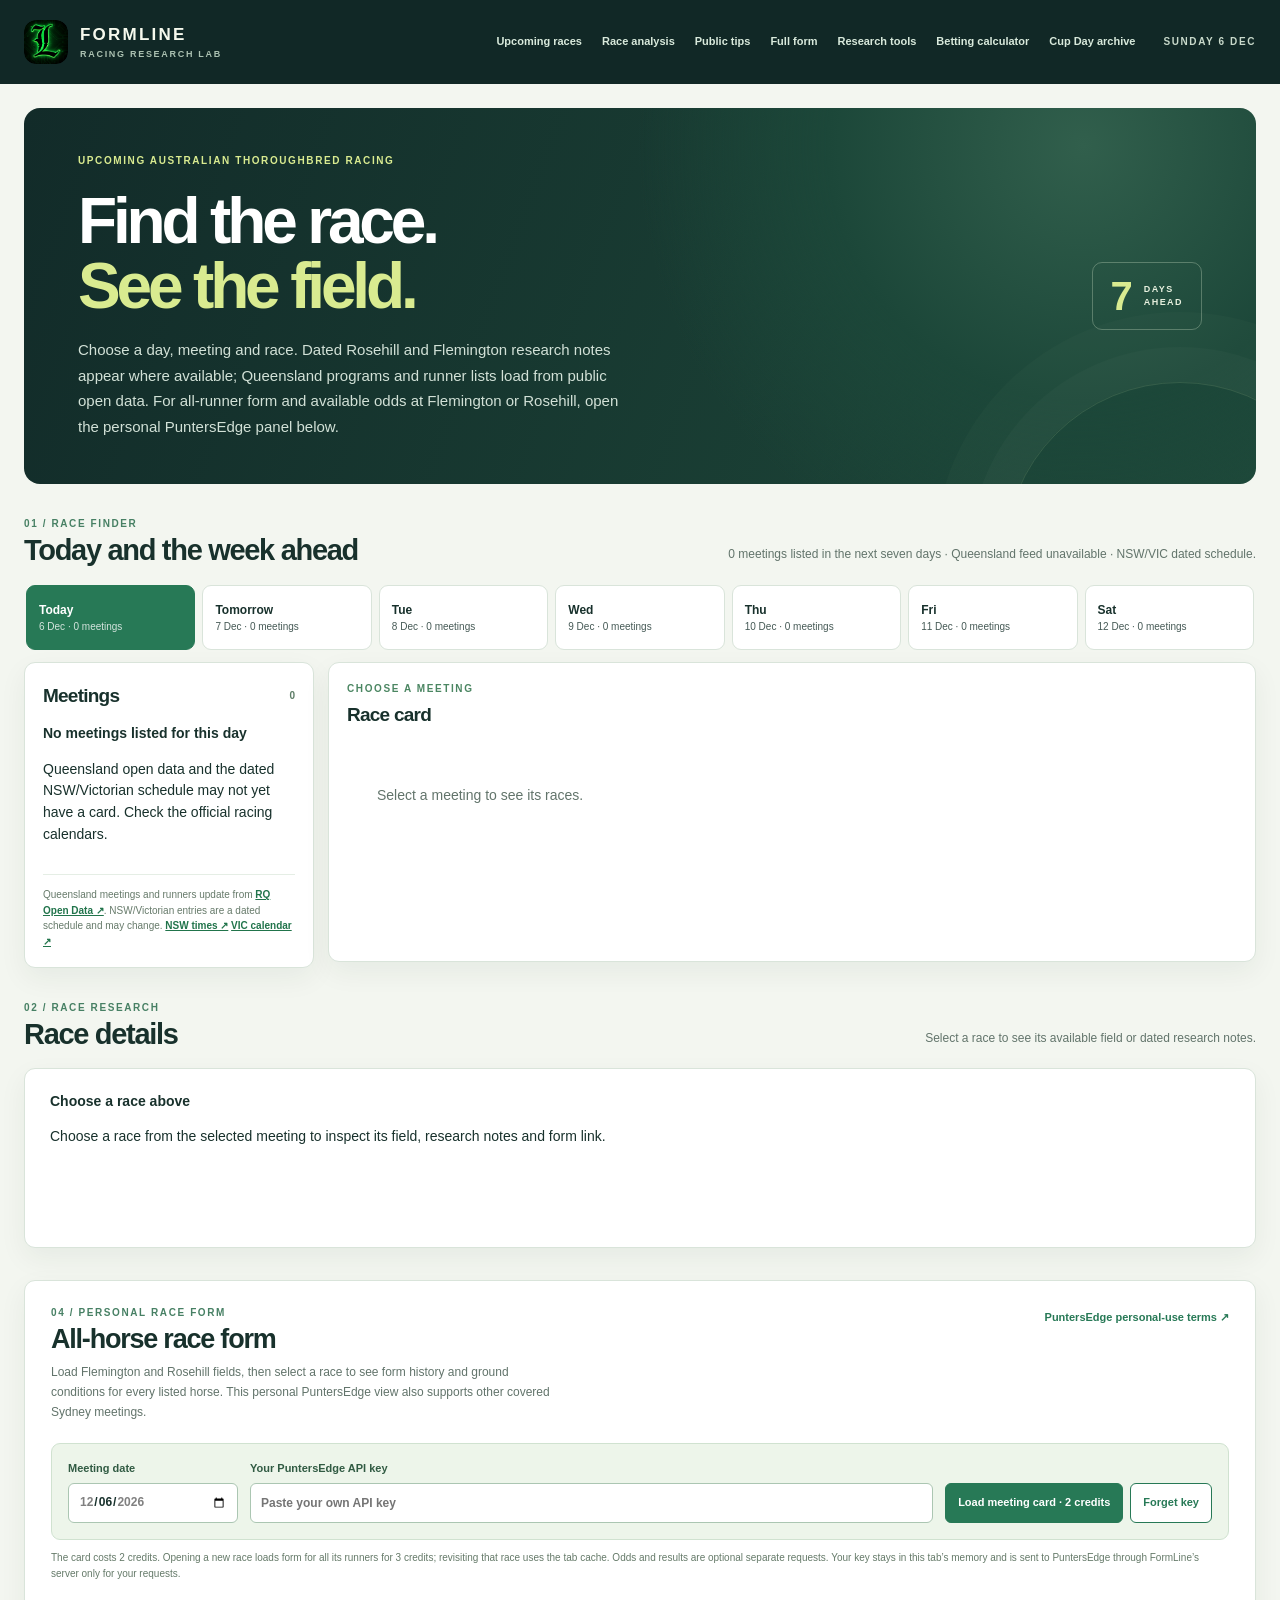
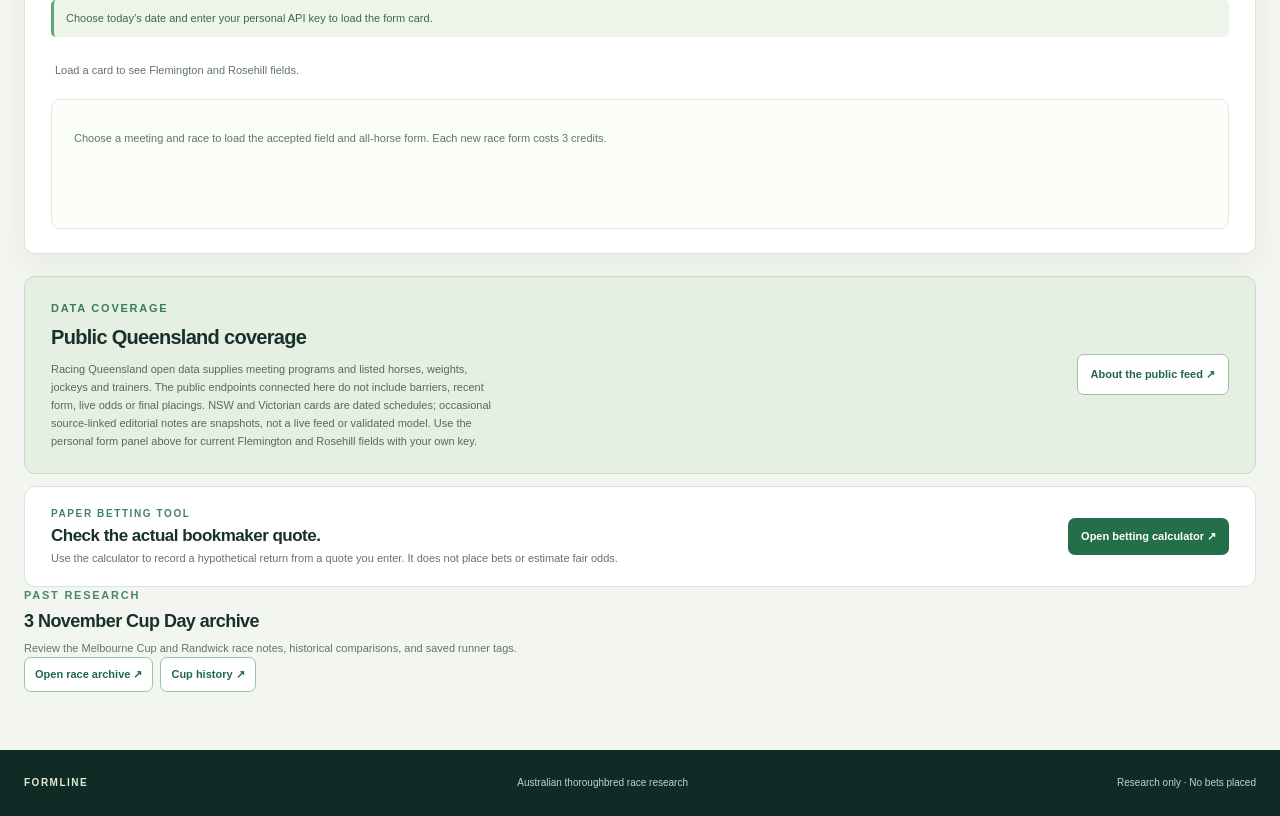
==== commit 3e7ee94f: "Feature race meetings and expand personal form research" ====
--- a/index.html
+++ b/index.html
@@ -6,18 +6,20 @@
   <meta name="color-scheme" content="light">
   <meta name="theme-color" content="#112826">
   <meta name="apple-mobile-web-app-capable" content="yes">
+  <meta name="apple-mobile-web-app-title" content="FormLine">
+  <meta name="mobile-web-app-capable" content="yes">
   <meta name="apple-mobile-web-app-status-bar-style" content="black-translucent">
   <meta name="description" content="Upcoming Australian thoroughbred schedules, dated race research, public Queensland runner lists and personal Sydney form.">
   <title>Upcoming Races | FormLine</title>
-  <link rel="icon" type="image/png" href="logo-green.png">
-  <link rel="apple-touch-icon" href="logo-green.png">
+  <link rel="icon" type="image/png" sizes="192x192" href="icon-192.png?v=2">
+  <link rel="apple-touch-icon" sizes="192x192" href="icon-192.png?v=2">
   <link rel="manifest" href="manifest.webmanifest">
   <link rel="stylesheet" href="style.css">
-  <link rel="stylesheet" href="today.css?v=13">
+  <link rel="stylesheet" href="today.css?v=14">
   <link rel="stylesheet" href="sydney.css?v=13">
   <script>if (['flemington','randwick'].includes(new URLSearchParams(location.search).get('meeting')?.toLowerCase())) location.replace(`cup-day-2026.html${location.search}${location.hash}`);</script>
-  <script src="today.js?v=14" defer></script>
-  <script src="sydney.js?v=14" defer></script>
+  <script src="today.js?v=15" defer></script>
+  <script src="sydney.js?v=15" defer></script>
 </head>
 <body>
   <a class="skip-link" href="#upcoming">Skip to upcoming races</a>
@@ -25,41 +27,48 @@
     <div class="header-inner">
       <button type="button" id="menuToggle" class="menu-toggle" aria-controls="appSidebar" aria-expanded="false" aria-label="Open navigation">☰</button>
       <a class="brand" href="/" aria-label="FormLine home"><span class="brand-mark"><img src="logo-green.png" alt="" width="44" height="44"></span><span><strong>FORMLINE</strong><small>RACING RESEARCH LAB</small></span></a>
-      <nav class="desktop-nav" aria-label="Sections"><a href="#upcoming">Upcoming races</a><a href="#analysis">Race analysis</a><a href="#sydney">Sydney form</a><a href="research-tools.html">Research tools</a><a href="research-tools.html#calculator">Betting calculator</a><a href="cup-day-2026.html">Cup Day archive</a></nav>
+      <nav class="desktop-nav" aria-label="Sections"><a href="#upcoming">Upcoming races</a><a href="#analysis">Race analysis</a><a href="#publicTips">Public tips</a><a href="#sydney">Full form</a><a href="research-tools.html">Research tools</a><a href="research-tools.html#calculator">Betting calculator</a><a href="cup-day-2026.html">Cup Day archive</a></nav>
       <span class="header-tag" id="todayTag">AUSTRALIAN RACING</span>
     </div>
   </header>
   <aside id="appSidebar" class="mobile-sidebar" aria-label="Mobile navigation">
     <div class="brand"><span class="brand-mark"><img src="logo-green.png" alt="" width="44" height="44"></span><span><strong>FORMLINE</strong><small>RACING RESEARCH LAB</small></span></div>
-    <nav aria-label="Mobile sections"><a href="#upcoming">Upcoming races</a><a href="#analysis">Race analysis</a><a href="#sydney">Sydney form</a><a href="research-tools.html">Research tools</a><a href="research-tools.html#calculator">Betting calculator</a><a href="cup-day-2026.html">Cup Day archive</a><a href="cup-analysis.html">Cup history &amp; forecast</a></nav>
+    <nav aria-label="Mobile sections"><a href="#upcoming">Upcoming races</a><a href="#analysis">Race analysis</a><a href="#publicTips">Public tips</a><a href="#sydney">Full form</a><a href="research-tools.html">Research tools</a><a href="research-tools.html#calculator">Betting calculator</a><a href="cup-day-2026.html">Cup Day archive</a><a href="cup-analysis.html">Cup history &amp; forecast</a></nav>
     <p>Public Queensland fields · personal Sydney research · no bets placed</p>
   </aside>
   <button type="button" id="menuScrim" class="menu-scrim" aria-label="Close navigation" tabindex="-1"></button>
   <main class="shell">
-    <section class="hero today-hero" aria-labelledby="page-title"><div><p class="eyebrow">UPCOMING AUSTRALIAN THOROUGHBRED RACING</p><h1 id="page-title">Find the race.<br><span>See the field.</span></h1><p class="hero-copy">Choose a day, meeting and race. Dated Rosehill and Flemington research notes appear where available; Queensland programs and runner lists load from public open data. For personal Sydney form and odds, use your own PuntersEdge key below.</p></div><div class="hero-badge"><span>7</span><small>DAYS<br>AHEAD</small></div></section>
+    <section class="hero today-hero" aria-labelledby="page-title"><div><p class="eyebrow">UPCOMING AUSTRALIAN THOROUGHBRED RACING</p><h1 id="page-title">Find the race.<br><span>See the field.</span></h1><p class="hero-copy">Choose a day, meeting and race. Dated Rosehill and Flemington research notes appear where available; Queensland programs and runner lists load from public open data. For all-runner form and available odds at Flemington or Rosehill, open the personal PuntersEdge panel below.</p></div><div class="hero-badge"><span>7</span><small>DAYS<br>AHEAD</small></div></section>
+    <section id="installGuide" class="install-guide" aria-label="Add FormLine to your phone home screen"><img src="icon-192.png?v=2" alt="" width="52" height="52"><div><strong>Use FormLine like an app</strong><p>On iPhone, open in Safari and choose Share → Add to Home Screen. Launch from the FormLine icon for a standalone view without Safari tabs. On Android, choose Install app from the browser menu.</p></div></section>
     <section id="upcoming" class="today-board" aria-labelledby="upcoming-title">
       <div class="section-heading"><div><p class="eyebrow">01 / RACE FINDER</p><h2 id="upcoming-title">Today and the week ahead</h2></div><p id="scheduleStatus" role="status">Loading the published schedule…</p></div>
       <div id="dateTabs" class="date-tabs" role="group" aria-label="Meeting date"></div>
+      <div id="featuredMeetings" class="featured-meetings" aria-label="Featured meetings" hidden></div>
       <div class="today-board-layout"><aside class="meeting-picker" aria-labelledby="meetingTitle"><div class="picker-head"><h3 id="meetingTitle">Meetings</h3><span id="meetingCount">—</span></div><div id="meetingList" class="meeting-list"><p class="loading">Checking upcoming meetings…</p></div><div class="source-note" id="scheduleSource"></div></aside><div class="race-picker"><div class="picker-head"><div><p class="eyebrow" id="selectedMeetingDate">CHOOSE A MEETING</p><h3 id="selectedMeetingTitle">Race card</h3></div><a id="meetingSourceLink" href="#" target="_blank" rel="noopener noreferrer" hidden>Official card ↗</a></div><div id="raceList" class="today-race-list"><p class="loading">Select a meeting to see its races.</p></div></div></div>
     </section>
     <section id="analysis" class="today-analysis" aria-labelledby="analysis-title"><div class="section-heading"><div><p class="eyebrow">02 / RACE RESEARCH</p><h2 id="analysis-title">Race details</h2></div><p>Select a race to see its available field or dated research notes.</p></div><div id="analysisPanel" class="analysis-panel" aria-live="polite"><div class="empty-state"><strong>Choose a race above</strong><p>Available runner details and sourced editorial notes appear here.</p></div></div></section>
+    <section id="publicTips" class="today-tips" aria-labelledby="publicTipsTitle" hidden>
+      <div class="section-heading"><div><p class="eyebrow">03 / PUBLIC RACE NOTES</p><h2 id="publicTipsTitle">Tips and stable reports</h2></div><p id="tipsMeeting">Source-linked reports for the selected meeting</p></div>
+      <p class="tips-context">Publicly reported comments and previews, checked on race day. These are dated observations, not private information or confirmed outcomes.</p>
+      <div id="tipsCards" class="tips-grid"></div>
+    </section>
     <section id="sydney" class="sydney-private" aria-labelledby="sydney-title">
       <div class="sydney-head">
-        <div><p class="eyebrow">03 / PERSONAL SYDNEY FEED</p><h2 id="sydney-title">Sydney race research</h2><p>Load Randwick, Rosehill, Canterbury and Warwick Farm cards, form and available odds through your own PuntersEdge key. Your key is used only for your requests in this browser tab; cards loaded here are not shared with other visitors.</p></div>
+        <div><p class="eyebrow">04 / PERSONAL RACE FORM</p><h2 id="sydney-title">All-horse race form</h2><p>Load Flemington and Rosehill fields, then select a race to see form history and ground conditions for every listed horse. This personal PuntersEdge view also supports other covered Sydney meetings.</p></div>
         <a href="https://puntersedge.online/terms" target="_blank" rel="noopener noreferrer">PuntersEdge personal-use terms ↗</a>
       </div>
       <form id="peForm" class="sydney-form">
         <label for="peDate">Meeting date<input id="peDate" type="date" required></label>
         <label for="peKey">Your PuntersEdge API key<input id="peKey" type="password" autocomplete="off" spellcheck="false" placeholder="Paste your own API key"></label>
-        <div class="sydney-form-actions"><button type="submit">Load Sydney card · 2 credits</button><button id="peForget" type="button">Forget key</button></div>
+        <div class="sydney-form-actions"><button type="submit">Load meeting card · 2 credits</button><button id="peForget" type="button">Forget key</button></div>
       </form>
-      <p class="sydney-privacy">Opening a race in the loaded card costs no extra credits. Odds, form and results are separate requests. The key is sent to FormLine’s server only when you request data and is kept in this tab’s memory, not in the page URL or browser storage. PuntersEdge Free data is for personal research; confirm prices, scratchings and results at the source.</p>
-      <p id="peStatus" class="sydney-status" role="status">Choose a date and enter your own API key to load Sydney races.</p>
-      <div id="peMeetingTabs" class="sydney-tabs" role="group" aria-label="Sydney meetings"></div>
-      <div id="peRaceTabs" class="sydney-race-tabs" role="group" aria-label="Races at selected Sydney meeting"></div>
-      <div id="peDetail" class="sydney-detail" aria-live="polite"><div class="empty-state"><strong>No personal card loaded</strong><p>Use your own key to see the current Sydney field and its research data.</p></div></div>
+      <p class="sydney-privacy">The card costs 2 credits. Opening a new race loads form for all its runners for 3 credits; revisiting that race uses the tab cache. Odds and results are optional separate requests. Your key stays in this tab’s memory and is sent to PuntersEdge through FormLine’s server only for your requests.</p>
+      <p id="peStatus" class="sydney-status" role="status">Choose today’s date and enter your personal API key to load the form card.</p>
+      <div id="peMeetingTabs" class="sydney-tabs" role="group" aria-label="Personal race meetings"></div>
+      <div id="peRaceTabs" class="sydney-race-tabs" role="group" aria-label="Races at selected meeting"></div>
+      <div id="peDetail" class="sydney-detail" aria-live="polite"><div class="empty-state"><strong>No personal card loaded</strong><p>Use your own key to see the current Flemington and Rosehill fields and all-horse form.</p></div></div>
     </section>
-    <section class="coverage-panel" aria-labelledby="coverage-title"><div><p class="eyebrow">DATA COVERAGE</p><h2 id="coverage-title">Public Queensland coverage</h2><p>Racing Queensland open data supplies meeting programs and listed horses, weights, jockeys and trainers. The public endpoints connected here do not include barriers, recent form, live odds or final placings. NSW and Victorian cards are dated schedules; occasional source-linked editorial notes are snapshots, not a live feed or validated model. Use the personal Sydney panel above for current Sydney metropolitan research with your own key.</p></div><a class="outline-link" href="https://www.racingqueensland.com.au/about/reports-and-data/open-data" target="_blank" rel="noopener noreferrer">About the public feed ↗</a></section>
+    <section class="coverage-panel" aria-labelledby="coverage-title"><div><p class="eyebrow">DATA COVERAGE</p><h2 id="coverage-title">Public Queensland coverage</h2><p>Racing Queensland open data supplies meeting programs and listed horses, weights, jockeys and trainers. The public endpoints connected here do not include barriers, recent form, live odds or final placings. NSW and Victorian cards are dated schedules; occasional source-linked editorial notes are snapshots, not a live feed or validated model. Use the personal form panel above for current Flemington and Rosehill fields with your own key.</p></div><a class="outline-link" href="https://www.racingqueensland.com.au/about/reports-and-data/open-data" target="_blank" rel="noopener noreferrer">About the public feed ↗</a></section>
     <section class="calculator-feature"><div><p class="eyebrow">PAPER BETTING TOOL</p><h2>Check the actual bookmaker quote.</h2><p>Use the calculator to record a hypothetical return from a quote you enter. It does not place bets or estimate fair odds.</p></div><a class="cup-feature-link" href="research-tools.html#calculator">Open betting calculator ↗</a></section>
     <section class="archive-link"><div><p class="eyebrow">PAST RESEARCH</p><h2>3 November Cup Day archive</h2><p>Review the Melbourne Cup and Randwick race notes, historical comparisons, and saved runner tags.</p></div><div><a class="outline-link" href="cup-day-2026.html">Open race archive ↗</a><a class="outline-link" href="cup-analysis.html">Cup history ↗</a></div></section>
   </main>
--- a/today.css
+++ b/today.css
@@ -3,6 +3,20 @@
 @media(max-width:900px){.today-board-layout{grid-template-columns:230px minmax(0,1fr)}.prediction-list{grid-template-columns:1fr}.multi-list{grid-template-columns:1fr}}
 @media(max-width:700px){.date-tabs{grid-template-columns:repeat(7,105px)}.today-board-layout{grid-template-columns:1fr}.coverage-panel{display:block}.coverage-panel .outline-link{display:inline-block;margin-top:12px}.public-runner-list{grid-template-columns:1fr}.meeting-picker,.race-picker{min-height:0}.analysis-panel{padding:18px}.analysis-top{display:block}.analysis-top a{display:inline-block;margin-top:9px}.archive-link{display:block}.archive-link>div:last-child{margin-top:11px}}
 @media(max-width:430px){.today-hero{min-height:240px}.today-board,.today-analysis{margin-top:26px}.section-heading h2{font-size:25px}.meeting-picker,.race-picker{padding:14px}.prediction-card,.multi-card{padding:13px}.coverage-panel{padding:18px}.analysis-actions{align-items:stretch}.analysis-actions label{width:100%}}
+
+.featured-meetings{margin:3px 0 14px}
+.featured-meetings[hidden]{display:none}
+.featured-meetings>.eyebrow{margin:0 0 8px;color:#387e55;font-size:10px;font-weight:900;letter-spacing:.12em}
+.featured-meeting-grid{display:grid;grid-template-columns:repeat(2,minmax(0,1fr));gap:10px}
+.featured-choice{min-height:88px;padding:15px 18px;background:#173b2e;border-color:#173b2e;color:#fff;box-shadow:0 6px 20px #153c2a18}
+.featured-choice strong{font-size:18px;letter-spacing:-.03em}
+.featured-choice small{margin-top:3px;color:#d7eadb;font-size:11px}
+.featured-choice>span:last-child{color:#c7ebce;font-size:16px}
+.featured-choice .featured-kicker{display:block;margin-bottom:4px;color:#a8d6b5;font-size:9px;font-weight:900;letter-spacing:.11em}
+.featured-choice:hover{background:#245640;border-color:#6aab7b}
+.featured-choice[aria-pressed="true"]{background:#26744f;border-color:#86c391;box-shadow:inset 4px 0 #b7e3bb,0 6px 20px #153c2a18}
+.meeting-list-empty{font-size:11px;color:#657c6a;line-height:1.5;margin:8px 0}
+@media(max-width:700px){.featured-meeting-grid{grid-template-columns:1fr}.featured-choice{min-height:72px}}
 
 /* Dated, source-linked editorial selections for the current race card. */
 .editorial-research{margin-top:18px;overflow:hidden;border:1px solid #bfdac4;border-radius:10px;background:#f8fcf7}
@@ -50,3 +64,20 @@
 .editorial-weather-links{display:flex;flex-wrap:wrap;gap:10px;margin-top:9px}
 .editorial-weather-links a{font-size:10px;color:#1d7148;font-weight:800}
 @media(max-width:700px){.editorial-weather{margin:12px 12px 0}.editorial-weather-head{display:block}.editorial-weather-head span{display:block;margin-top:3px}}
+
+.today-tips{margin-top:32px;scroll-margin-top:98px}
+.today-tips[hidden]{display:none}
+.tips-context{margin:0 0 13px;color:#5f7564;font-size:11px;line-height:1.6}
+.tips-grid{display:grid;grid-template-columns:repeat(2,minmax(0,1fr));gap:10px}
+.tip-card{min-width:0;display:flex;flex-direction:column;padding:17px 18px;border:1px solid #d9e7d9;border-radius:9px;background:#fff;box-shadow:var(--shadow)}
+.tip-race{align-self:flex-start;margin-bottom:9px;padding:5px 7px;border-radius:4px;background:#e3f1e5;color:#2b744c;font-size:10px;font-weight:900}
+.tip-card h3{margin:0 0 8px;font-size:16px;letter-spacing:-.03em}
+.tip-card p{margin:0 0 15px;color:#4d6655;font-size:11px;line-height:1.6}
+.tip-source{display:flex;flex-wrap:wrap;justify-content:space-between;gap:8px;margin-top:auto;padding-top:10px;border-top:1px solid #e3ece2;color:#708273;font-size:10px}
+.tip-source a{color:#23734c;font-weight:850}
+.tip-source a:focus-visible{outline:3px solid #75ac4f;outline-offset:2px}
+@media(max-width:700px){.tips-grid{grid-template-columns:1fr}}
+
+.install-guide{display:none}
+@media(max-width:700px){.install-guide{display:flex;align-items:center;gap:12px;margin-top:18px;padding:12px 14px;border:1px solid #c8dfc9;border-radius:9px;background:#eff7ed}.install-guide img{flex:none;width:52px;height:52px;border-radius:10px}.install-guide strong{display:block;color:#245c3c;font-size:12px}.install-guide p{margin:3px 0 0;color:#54705b;font-size:10px;line-height:1.5}}
+@media(display-mode:standalone){.install-guide{display:none}}
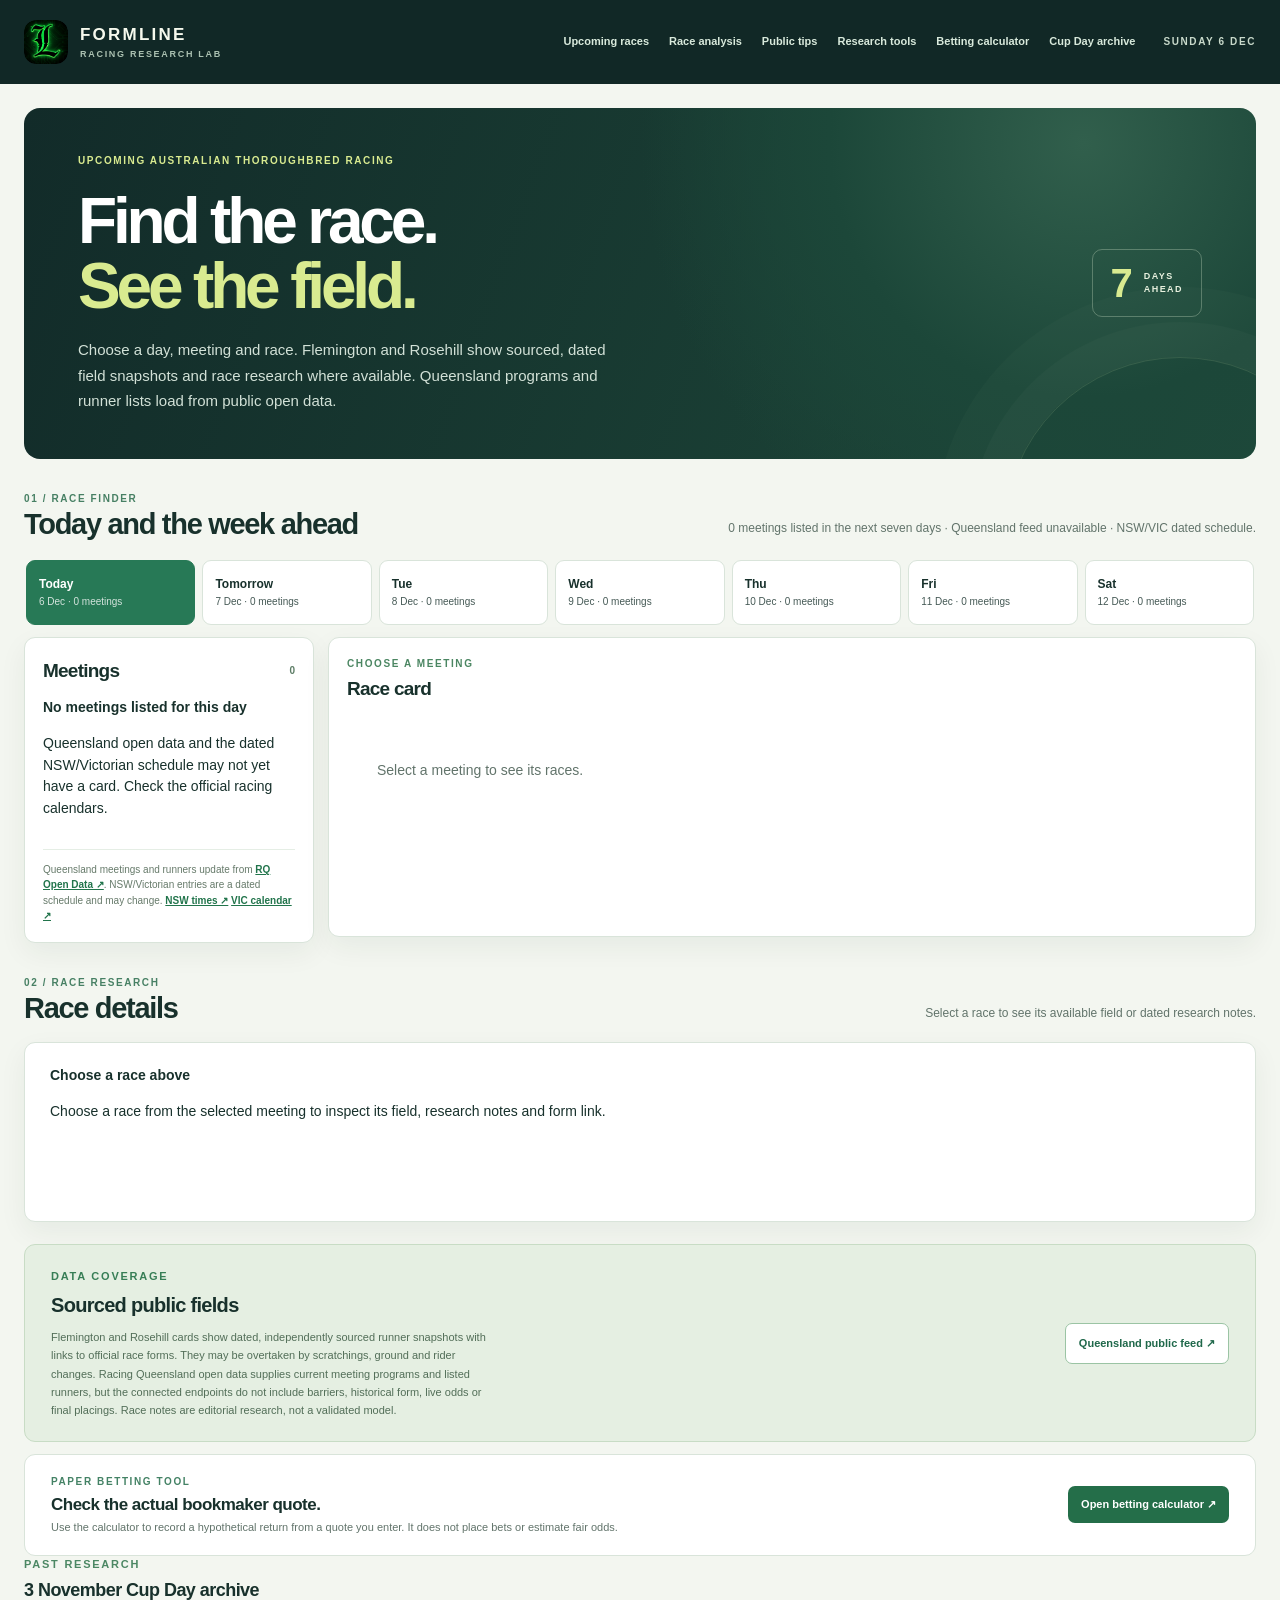
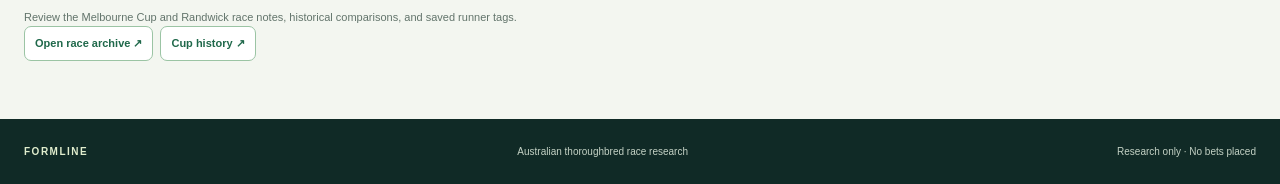
==== commit 5831c7eb: "Publish official race fields and revised research cards" ====
--- a/index.html
+++ b/index.html
@@ -9,17 +9,15 @@
   <meta name="apple-mobile-web-app-title" content="FormLine">
   <meta name="mobile-web-app-capable" content="yes">
   <meta name="apple-mobile-web-app-status-bar-style" content="black-translucent">
-  <meta name="description" content="Upcoming Australian thoroughbred schedules, dated race research, public Queensland runner lists and personal Sydney form.">
+  <meta name="description" content="Upcoming Australian thoroughbred schedules, sourced race research and public racecard snapshots.">
   <title>Upcoming Races | FormLine</title>
   <link rel="icon" type="image/png" sizes="192x192" href="icon-192.png?v=2">
   <link rel="apple-touch-icon" sizes="192x192" href="icon-192.png?v=2">
   <link rel="manifest" href="manifest.webmanifest">
   <link rel="stylesheet" href="style.css">
-  <link rel="stylesheet" href="today.css?v=14">
-  <link rel="stylesheet" href="sydney.css?v=13">
+  <link rel="stylesheet" href="today.css?v=17">
   <script>if (['flemington','randwick'].includes(new URLSearchParams(location.search).get('meeting')?.toLowerCase())) location.replace(`cup-day-2026.html${location.search}${location.hash}`);</script>
-  <script src="today.js?v=15" defer></script>
-  <script src="sydney.js?v=15" defer></script>
+  <script src="today.js?v=17" defer></script>
 </head>
 <body>
   <a class="skip-link" href="#upcoming">Skip to upcoming races</a>
@@ -27,18 +25,18 @@
     <div class="header-inner">
       <button type="button" id="menuToggle" class="menu-toggle" aria-controls="appSidebar" aria-expanded="false" aria-label="Open navigation">☰</button>
       <a class="brand" href="/" aria-label="FormLine home"><span class="brand-mark"><img src="logo-green.png" alt="" width="44" height="44"></span><span><strong>FORMLINE</strong><small>RACING RESEARCH LAB</small></span></a>
-      <nav class="desktop-nav" aria-label="Sections"><a href="#upcoming">Upcoming races</a><a href="#analysis">Race analysis</a><a href="#publicTips">Public tips</a><a href="#sydney">Full form</a><a href="research-tools.html">Research tools</a><a href="research-tools.html#calculator">Betting calculator</a><a href="cup-day-2026.html">Cup Day archive</a></nav>
+      <nav class="desktop-nav" aria-label="Sections"><a href="#upcoming">Upcoming races</a><a href="#analysis">Race analysis</a><a href="#publicTips">Public tips</a><a href="research-tools.html">Research tools</a><a href="research-tools.html#calculator">Betting calculator</a><a href="cup-day-2026.html">Cup Day archive</a></nav>
       <span class="header-tag" id="todayTag">AUSTRALIAN RACING</span>
     </div>
   </header>
   <aside id="appSidebar" class="mobile-sidebar" aria-label="Mobile navigation">
     <div class="brand"><span class="brand-mark"><img src="logo-green.png" alt="" width="44" height="44"></span><span><strong>FORMLINE</strong><small>RACING RESEARCH LAB</small></span></div>
-    <nav aria-label="Mobile sections"><a href="#upcoming">Upcoming races</a><a href="#analysis">Race analysis</a><a href="#publicTips">Public tips</a><a href="#sydney">Full form</a><a href="research-tools.html">Research tools</a><a href="research-tools.html#calculator">Betting calculator</a><a href="cup-day-2026.html">Cup Day archive</a><a href="cup-analysis.html">Cup history &amp; forecast</a></nav>
-    <p>Public Queensland fields · personal Sydney research · no bets placed</p>
+    <nav aria-label="Mobile sections"><a href="#upcoming">Upcoming races</a><a href="#analysis">Race analysis</a><a href="#publicTips">Public tips</a><a href="research-tools.html">Research tools</a><a href="research-tools.html#calculator">Betting calculator</a><a href="cup-day-2026.html">Cup Day archive</a><a href="cup-analysis.html">Cup history &amp; forecast</a></nav>
+    <p>Public racecard snapshots · no bets placed</p>
   </aside>
   <button type="button" id="menuScrim" class="menu-scrim" aria-label="Close navigation" tabindex="-1"></button>
   <main class="shell">
-    <section class="hero today-hero" aria-labelledby="page-title"><div><p class="eyebrow">UPCOMING AUSTRALIAN THOROUGHBRED RACING</p><h1 id="page-title">Find the race.<br><span>See the field.</span></h1><p class="hero-copy">Choose a day, meeting and race. Dated Rosehill and Flemington research notes appear where available; Queensland programs and runner lists load from public open data. For all-runner form and available odds at Flemington or Rosehill, open the personal PuntersEdge panel below.</p></div><div class="hero-badge"><span>7</span><small>DAYS<br>AHEAD</small></div></section>
+    <section class="hero today-hero" aria-labelledby="page-title"><div><p class="eyebrow">UPCOMING AUSTRALIAN THOROUGHBRED RACING</p><h1 id="page-title">Find the race.<br><span>See the field.</span></h1><p class="hero-copy">Choose a day, meeting and race. Flemington and Rosehill show sourced, dated field snapshots and race research where available. Queensland programs and runner lists load from public open data.</p></div><div class="hero-badge"><span>7</span><small>DAYS<br>AHEAD</small></div></section>
     <section id="installGuide" class="install-guide" aria-label="Add FormLine to your phone home screen"><img src="icon-192.png?v=2" alt="" width="52" height="52"><div><strong>Use FormLine like an app</strong><p>On iPhone, open in Safari and choose Share → Add to Home Screen. Launch from the FormLine icon for a standalone view without Safari tabs. On Android, choose Install app from the browser menu.</p></div></section>
     <section id="upcoming" class="today-board" aria-labelledby="upcoming-title">
       <div class="section-heading"><div><p class="eyebrow">01 / RACE FINDER</p><h2 id="upcoming-title">Today and the week ahead</h2></div><p id="scheduleStatus" role="status">Loading the published schedule…</p></div>
@@ -52,23 +50,7 @@
       <p class="tips-context">Publicly reported comments and previews, checked on race day. These are dated observations, not private information or confirmed outcomes.</p>
       <div id="tipsCards" class="tips-grid"></div>
     </section>
-    <section id="sydney" class="sydney-private" aria-labelledby="sydney-title">
-      <div class="sydney-head">
-        <div><p class="eyebrow">04 / PERSONAL RACE FORM</p><h2 id="sydney-title">All-horse race form</h2><p>Load Flemington and Rosehill fields, then select a race to see form history and ground conditions for every listed horse. This personal PuntersEdge view also supports other covered Sydney meetings.</p></div>
-        <a href="https://puntersedge.online/terms" target="_blank" rel="noopener noreferrer">PuntersEdge personal-use terms ↗</a>
-      </div>
-      <form id="peForm" class="sydney-form">
-        <label for="peDate">Meeting date<input id="peDate" type="date" required></label>
-        <label for="peKey">Your PuntersEdge API key<input id="peKey" type="password" autocomplete="off" spellcheck="false" placeholder="Paste your own API key"></label>
-        <div class="sydney-form-actions"><button type="submit">Load meeting card · 2 credits</button><button id="peForget" type="button">Forget key</button></div>
-      </form>
-      <p class="sydney-privacy">The card costs 2 credits. Opening a new race loads form for all its runners for 3 credits; revisiting that race uses the tab cache. Odds and results are optional separate requests. Your key stays in this tab’s memory and is sent to PuntersEdge through FormLine’s server only for your requests.</p>
-      <p id="peStatus" class="sydney-status" role="status">Choose today’s date and enter your personal API key to load the form card.</p>
-      <div id="peMeetingTabs" class="sydney-tabs" role="group" aria-label="Personal race meetings"></div>
-      <div id="peRaceTabs" class="sydney-race-tabs" role="group" aria-label="Races at selected meeting"></div>
-      <div id="peDetail" class="sydney-detail" aria-live="polite"><div class="empty-state"><strong>No personal card loaded</strong><p>Use your own key to see the current Flemington and Rosehill fields and all-horse form.</p></div></div>
-    </section>
-    <section class="coverage-panel" aria-labelledby="coverage-title"><div><p class="eyebrow">DATA COVERAGE</p><h2 id="coverage-title">Public Queensland coverage</h2><p>Racing Queensland open data supplies meeting programs and listed horses, weights, jockeys and trainers. The public endpoints connected here do not include barriers, recent form, live odds or final placings. NSW and Victorian cards are dated schedules; occasional source-linked editorial notes are snapshots, not a live feed or validated model. Use the personal form panel above for current Flemington and Rosehill fields with your own key.</p></div><a class="outline-link" href="https://www.racingqueensland.com.au/about/reports-and-data/open-data" target="_blank" rel="noopener noreferrer">About the public feed ↗</a></section>
+    <section class="coverage-panel" aria-labelledby="coverage-title"><div><p class="eyebrow">DATA COVERAGE</p><h2 id="coverage-title">Sourced public fields</h2><p>Flemington and Rosehill cards show dated, independently sourced runner snapshots with links to official race forms. They may be overtaken by scratchings, ground and rider changes. Racing Queensland open data supplies current meeting programs and listed runners, but the connected endpoints do not include barriers, historical form, live odds or final placings. Race notes are editorial research, not a validated model.</p></div><a class="outline-link" href="https://www.racingqueensland.com.au/about/reports-and-data/open-data" target="_blank" rel="noopener noreferrer">Queensland public feed ↗</a></section>
     <section class="calculator-feature"><div><p class="eyebrow">PAPER BETTING TOOL</p><h2>Check the actual bookmaker quote.</h2><p>Use the calculator to record a hypothetical return from a quote you enter. It does not place bets or estimate fair odds.</p></div><a class="cup-feature-link" href="research-tools.html#calculator">Open betting calculator ↗</a></section>
     <section class="archive-link"><div><p class="eyebrow">PAST RESEARCH</p><h2>3 November Cup Day archive</h2><p>Review the Melbourne Cup and Randwick race notes, historical comparisons, and saved runner tags.</p></div><div><a class="outline-link" href="cup-day-2026.html">Open race archive ↗</a><a class="outline-link" href="cup-analysis.html">Cup history ↗</a></div></section>
   </main>
--- a/today.css
+++ b/today.css
@@ -55,6 +55,53 @@
 .editorial-news a:focus-visible,.editorial-sources a:focus-visible{outline:3px solid #75ac4f;outline-offset:2px}
 @media(max-width:900px){.editorial-picks{grid-template-columns:1fr}}
 @media(max-width:700px){.editorial-intro{display:block}.editorial-time{display:block;margin-top:10px;white-space:normal}.editorial-picks{padding:12px}.editorial-research>.analysis-state{margin:12px 12px 0}.editorial-conditions{padding:12px 12px 0}.editorial-news,.editorial-sources{margin:0 12px}.editorial-pick{padding:15px}}
+
+.all-horses{margin:19px 0;padding:18px;border:1px solid #c8dfce;border-radius:10px;background:#fbfdf9}
+.all-horses-head{display:flex;align-items:center;justify-content:space-between;gap:12px}
+.all-horses-head .eyebrow{margin:0 0 4px;color:#3c8057}
+.all-horses-head h4{margin:0;font-size:19px;letter-spacing:-.035em}
+.all-horses-head h4 span{font-size:11px;font-weight:600;letter-spacing:0;color:#62786a}
+.all-horses-head button{flex:none;border:1px solid #2a7852;background:#277956;color:#fff;border-radius:7px;padding:9px 12px;font-size:11px;font-weight:800;cursor:pointer}
+.all-horses-head button span{font-size:15px;margin-left:4px}
+.all-horses-context{margin:9px 0 0;color:#607668;font-size:11px;line-height:1.5}
+#allHorsesBody[hidden]{display:none}
+.all-horses-toolbar{display:flex;flex-wrap:wrap;gap:9px;margin:16px 0 8px;padding:12px;border-radius:8px;background:#eef5ec}
+.all-horses-toolbar label{display:grid;gap:5px;min-width:145px;color:#4e6d58;font-size:10px;font-weight:800}
+.all-horses-toolbar label:first-child{flex:1;min-width:180px}
+.all-horses-toolbar input,.all-horses-toolbar select{width:100%;min-height:36px;border:1px solid #bfd4c3;border-radius:6px;background:#fff;padding:7px 9px;color:var(--ink);font:inherit;font-size:12px;font-weight:500}
+.all-horses-count{margin:5px 0 10px;color:#617567;font-size:11px}
+.all-horses-list{display:grid;grid-template-columns:repeat(2,minmax(0,1fr));gap:8px}
+.all-horse-card{display:flex;gap:10px;min-width:0;padding:13px;background:#fff;border:1px solid #dce9db;border-radius:8px}
+.all-horse-card.scratched{background:#f4f5f2;opacity:.72}
+.all-horse-number{display:grid;place-items:center;flex:none;width:34px;height:34px;border-radius:7px;background:#e5f0e5;color:#2b784f;font-size:11px;font-weight:900}
+.all-horse-detail{flex:1;min-width:0}
+.all-horse-name{display:flex;flex-wrap:wrap;align-items:center;gap:6px}
+.all-horse-name h5{margin:0;font-size:12px;line-height:1.4}
+.all-horse-detail p{margin:3px 0 0;color:#667b6b;font-size:10px;line-height:1.45}
+.all-horse-detail small{display:block;margin-top:7px;color:#536d5a;font-size:10px;line-height:1.4}
+.all-horse-detail small strong{letter-spacing:.04em;color:#285c3e}
+.all-horse-detail a{display:inline-block;margin-top:6px;color:#23734b;font-size:10px;font-weight:800}
+.all-horse-facts{display:grid;align-content:start;gap:4px;flex:none;text-align:right;color:#56715d;font-size:10px;white-space:nowrap}
+.all-horse-facts strong{color:#2b754d}
+.horse-scratched,.horse-emergency{padding:3px 5px;border-radius:4px;background:#fae5db;color:#94513b;font-size:9px;font-weight:900;text-transform:uppercase;letter-spacing:.04em}
+.horse-emergency{background:#fff1cf;color:#806121}
+.horse-promoted{padding:3px 5px;border-radius:4px;background:#e5f1e5;color:#276e47;font-size:9px;font-weight:900;text-transform:uppercase;letter-spacing:.04em}
+.all-horses-empty{grid-column:1/-1;padding:20px;text-align:center;color:#647968;font-size:12px}
+.all-horses-source{display:flex;justify-content:space-between;flex-wrap:wrap;gap:8px;margin-top:13px;padding-top:12px;border-top:1px solid #e2ede1;color:#687b6c;font-size:10px;line-height:1.5}
+.all-horses-source a{color:#23734b;font-weight:800}
+.race-result{margin:14px 18px;padding:16px;border:1px solid #9bc1a3;border-radius:8px;background:#fff}
+.race-result-head{display:flex;justify-content:space-between;align-items:start;gap:10px}
+.race-result-head .eyebrow{margin:0 0 3px;color:#2c794e}
+.race-result h4{margin:0;font-size:16px;letter-spacing:-.02em}
+.race-result-head a{color:#23734b;font-size:10px;font-weight:800}
+.race-result ol{display:grid;grid-template-columns:repeat(4,minmax(0,1fr));gap:7px;list-style:none;margin:13px 0 8px;padding:0}
+.race-result li{display:flex;align-items:center;gap:7px;padding:8px;background:#edf5ea;border-radius:6px;min-width:0;font-size:11px}
+.race-result li span{display:grid;place-items:center;flex:none;width:23px;height:23px;background:#d5e8d4;border-radius:5px;color:#2c754d;font-weight:900}
+.race-result li strong{overflow:hidden;text-overflow:ellipsis;white-space:nowrap}
+.race-result>p{margin:0;color:#667b6a;font-size:10px}
+.all-horses button:focus-visible,.all-horses input:focus-visible,.all-horses select:focus-visible,.all-horse-detail a:focus-visible,.race-result a:focus-visible{outline:3px solid #75ac4f;outline-offset:2px}
+@media(max-width:850px){.all-horses-list{grid-template-columns:1fr}.race-result ol{grid-template-columns:repeat(2,minmax(0,1fr))}}
+@media(max-width:520px){.all-horses{padding:13px}.all-horses-head{align-items:start}.all-horses-head h4 span{display:block;margin-top:2px}.all-horses-toolbar{display:grid;grid-template-columns:1fr 1fr}.all-horses-toolbar label:first-child{grid-column:1/-1}.all-horse-card{padding:11px}.race-result{margin:13px 12px}.race-result-head{display:block}.race-result-head a{display:inline-block;margin-top:7px}}
 .editorial-intro .editorial-method{margin-top:8px;font-size:10px;color:#52735a}
 .editorial-weather{margin:13px 18px 0;border:1px solid #a9c7b3;border-left:4px solid #23835d;border-radius:7px;background:#f0f8f0;padding:12px 14px}
 .editorial-weather-head{display:flex;justify-content:space-between;gap:10px;align-items:baseline}
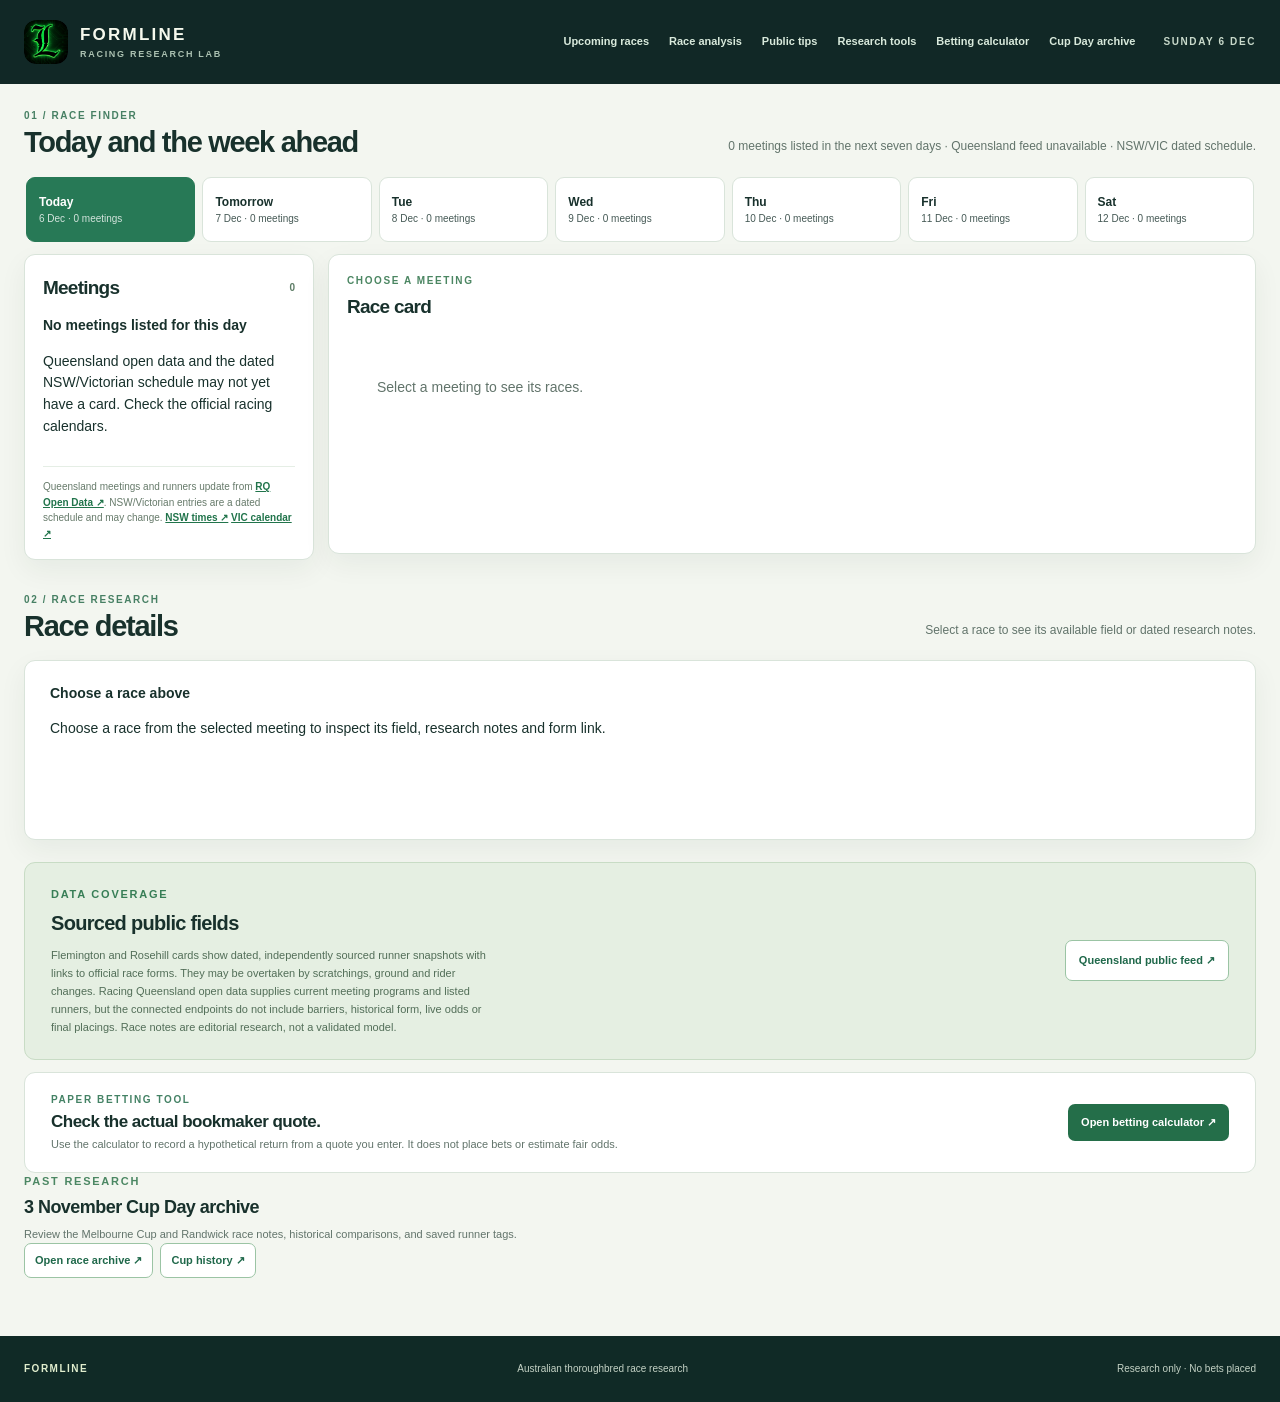
==== commit 139c583a: "Show race finder at top of homepage" ====
--- a/index.html
+++ b/index.html
@@ -14,10 +14,10 @@
   <link rel="icon" type="image/png" sizes="192x192" href="icon-192.png?v=2">
   <link rel="apple-touch-icon" sizes="192x192" href="icon-192.png?v=2">
   <link rel="manifest" href="manifest.webmanifest">
-  <link rel="stylesheet" href="style.css">
-  <link rel="stylesheet" href="today.css?v=17">
+  <link rel="stylesheet" href="style.css?v=20">
+  <link rel="stylesheet" href="today.css?v=20">
   <script>if (['flemington','randwick'].includes(new URLSearchParams(location.search).get('meeting')?.toLowerCase())) location.replace(`cup-day-2026.html${location.search}${location.hash}`);</script>
-  <script src="today.js?v=17" defer></script>
+  <script src="today.js?v=19" defer></script>
 </head>
 <body>
   <a class="skip-link" href="#upcoming">Skip to upcoming races</a>
@@ -36,14 +36,13 @@
   </aside>
   <button type="button" id="menuScrim" class="menu-scrim" aria-label="Close navigation" tabindex="-1"></button>
   <main class="shell">
-    <section class="hero today-hero" aria-labelledby="page-title"><div><p class="eyebrow">UPCOMING AUSTRALIAN THOROUGHBRED RACING</p><h1 id="page-title">Find the race.<br><span>See the field.</span></h1><p class="hero-copy">Choose a day, meeting and race. Flemington and Rosehill show sourced, dated field snapshots and race research where available. Queensland programs and runner lists load from public open data.</p></div><div class="hero-badge"><span>7</span><small>DAYS<br>AHEAD</small></div></section>
-    <section id="installGuide" class="install-guide" aria-label="Add FormLine to your phone home screen"><img src="icon-192.png?v=2" alt="" width="52" height="52"><div><strong>Use FormLine like an app</strong><p>On iPhone, open in Safari and choose Share → Add to Home Screen. Launch from the FormLine icon for a standalone view without Safari tabs. On Android, choose Install app from the browser menu.</p></div></section>
     <section id="upcoming" class="today-board" aria-labelledby="upcoming-title">
-      <div class="section-heading"><div><p class="eyebrow">01 / RACE FINDER</p><h2 id="upcoming-title">Today and the week ahead</h2></div><p id="scheduleStatus" role="status">Loading the published schedule…</p></div>
+      <div class="section-heading"><div><p class="eyebrow">01 / RACE FINDER</p><h1 id="upcoming-title">Today and the week ahead</h1></div><p id="scheduleStatus" role="status">Loading the published schedule…</p></div>
       <div id="dateTabs" class="date-tabs" role="group" aria-label="Meeting date"></div>
       <div id="featuredMeetings" class="featured-meetings" aria-label="Featured meetings" hidden></div>
       <div class="today-board-layout"><aside class="meeting-picker" aria-labelledby="meetingTitle"><div class="picker-head"><h3 id="meetingTitle">Meetings</h3><span id="meetingCount">—</span></div><div id="meetingList" class="meeting-list"><p class="loading">Checking upcoming meetings…</p></div><div class="source-note" id="scheduleSource"></div></aside><div class="race-picker"><div class="picker-head"><div><p class="eyebrow" id="selectedMeetingDate">CHOOSE A MEETING</p><h3 id="selectedMeetingTitle">Race card</h3></div><a id="meetingSourceLink" href="#" target="_blank" rel="noopener noreferrer" hidden>Official card ↗</a></div><div id="raceList" class="today-race-list"><p class="loading">Select a meeting to see its races.</p></div></div></div>
     </section>
+    <section id="installGuide" class="install-guide" aria-label="Add FormLine to your phone home screen"><img src="icon-192.png?v=2" alt="" width="52" height="52"><div><strong>Use FormLine like an app</strong><p>On iPhone, open in Safari and choose Share → Add to Home Screen. Launch from the FormLine icon for a standalone view without Safari tabs. On Android, choose Install app from the browser menu.</p></div></section>
     <section id="analysis" class="today-analysis" aria-labelledby="analysis-title"><div class="section-heading"><div><p class="eyebrow">02 / RACE RESEARCH</p><h2 id="analysis-title">Race details</h2></div><p>Select a race to see its available field or dated research notes.</p></div><div id="analysisPanel" class="analysis-panel" aria-live="polite"><div class="empty-state"><strong>Choose a race above</strong><p>Available runner details and sourced editorial notes appear here.</p></div></div></section>
     <section id="publicTips" class="today-tips" aria-labelledby="publicTipsTitle" hidden>
       <div class="section-heading"><div><p class="eyebrow">03 / PUBLIC RACE NOTES</p><h2 id="publicTipsTitle">Tips and stable reports</h2></div><p id="tipsMeeting">Source-linked reports for the selected meeting</p></div>
--- a/style.css
+++ b/style.css
@@ -57,7 +57,7 @@
 .research{margin-top:38px}
 .section-heading{display:flex;align-items:end;justify-content:space-between;gap:18px;margin-bottom:17px}
 .section-heading .eyebrow{color:#478064;margin:0 0 3px}
-.section-heading h2{font-size:29px;letter-spacing:-.045em;line-height:1.1;margin:0}
+.section-heading h2,.section-heading h1{font-size:29px;letter-spacing:-.045em;line-height:1.1;margin:0}
 .section-heading>p{margin:0 0 3px;color:var(--muted);font-size:12px}
 .race-tabs{display:grid;grid-template-columns:repeat(10,minmax(112px,1fr));gap:7px;overflow-x:auto;padding:2px 2px 11px;margin-bottom:12px;scrollbar-color:#aac6ae transparent}
 .race-tab{min-width:112px;min-height:91px;text-align:left;display:flex;flex-direction:column;gap:3px;padding:12px 11px;background:#fff;border:1px solid var(--line);border-radius:9px;color:#5e7167}
--- a/today.css
+++ b/today.css
@@ -1,8 +1,8 @@
-.brand{text-decoration:none}.today-hero{min-height:260px}.today-board,.today-analysis{margin-top:32px;scroll-margin-top:98px}.date-tabs{display:grid;grid-template-columns:repeat(7,minmax(105px,1fr));gap:7px;overflow-x:auto;padding:2px 2px 12px}.date-tabs button{min-height:65px;border:1px solid var(--line);border-radius:9px;background:#fff;text-align:left;color:var(--ink);padding:9px 12px}.date-tabs button:hover,.meeting-choice:hover,.today-race:hover{border-color:#7eaf89;background:#f8fcf6}.date-tabs button[aria-pressed="true"]{background:#277956;border-color:#277956;color:#fff}.date-tabs strong,.date-tabs small{display:block}.date-tabs strong{font-size:12px}.date-tabs small{font-size:10px;opacity:.8}.today-board-layout{display:grid;grid-template-columns:290px minmax(0,1fr);gap:14px;align-items:start}.meeting-picker,.race-picker,.analysis-panel{background:#fff;border:1px solid var(--line);border-radius:11px;box-shadow:var(--shadow)}.meeting-picker,.race-picker{min-height:300px;padding:18px}.picker-head{display:flex;justify-content:space-between;align-items:center;gap:12px;margin-bottom:12px}.picker-head .eyebrow{color:#4b8662;margin:0 0 3px}.picker-head h3{margin:0;font-size:19px;letter-spacing:-.04em}.picker-head>span{font-size:10px;color:#5d7d66;font-weight:850}.picker-head a{font-size:10px;color:#2b774e;font-weight:850;white-space:nowrap}.meeting-list,.today-race-list{display:grid;gap:7px}.meeting-choice,.today-race{width:100%;display:flex;justify-content:space-between;align-items:center;gap:12px;text-align:left;background:#f9fbf8;border:1px solid #e1eae1;border-radius:8px;color:var(--ink);padding:11px 12px}.meeting-choice[aria-pressed="true"],.today-race[aria-pressed="true"]{background:#e8f3e8;border-color:#4d976a;box-shadow:inset 3px 0 #277956}.meeting-choice strong,.meeting-choice small,.today-race strong,.today-race small{display:block}.meeting-choice strong,.today-race strong{font-size:12px}.meeting-choice small,.today-race small{font-size:10px;color:#6e8272;line-height:1.45}.meeting-choice>span:last-child,.today-race>span:last-child{flex:none;color:#347653;font-size:10px;font-weight:850}.today-race>span:first-child{flex:none;width:37px;height:37px;display:grid;place-items:center;border-radius:7px;background:#e4f0e3;color:#23704b;font-size:12px;font-weight:900}.today-race>span:nth-child(2){flex:1;min-width:0}.today-race.started{opacity:.65}.source-note{font-size:10px;line-height:1.55;color:#667a6a;margin-top:15px;padding-top:12px;border-top:1px solid #e5eee5}.source-note a{color:#21744b;font-weight:800}.analysis-panel{min-height:180px;padding:22px 25px;scroll-margin-top:98px}.analysis-top{display:flex;justify-content:space-between;gap:14px;align-items:flex-start;padding-bottom:17px;border-bottom:1px solid #e4ebe2}.analysis-top .eyebrow{color:#4d8863;margin:0 0 4px}.analysis-top h3{font-size:25px;letter-spacing:-.05em;margin:0 0 8px;line-height:1.1}.analysis-top p{font-size:11px;color:var(--muted);margin:0}.analysis-top a{font-size:10px;color:#22744b;font-weight:850;white-space:nowrap}.analysis-facts{display:flex;flex-wrap:wrap;gap:5px;margin:13px 0}.analysis-facts span{font-size:10px;font-weight:800;color:#3b7850;padding:5px 7px;border-radius:5px;background:#ecf5e9}.analysis-state{font-size:11px;color:#506a57;background:#edf5ea;border-left:3px solid #55a56c;padding:11px 13px;margin:15px 0;border-radius:5px}.analysis-state.warning{background:#fff6e8;border-color:#c99e56;color:#775e38}.analysis-actions{display:flex;flex-wrap:wrap;align-items:center;gap:8px;margin:13px 0}.analysis-actions button,.analysis-actions select{border:1px solid #2a7852;border-radius:6px;background:#277956;color:#fff;padding:9px 12px;font-size:11px;font-weight:850}.analysis-actions button.secondary{background:#fff;color:#277956}.analysis-actions button:disabled{opacity:.5;cursor:not-allowed}.analysis-actions label{font-size:10px;font-weight:850;color:#57735e}.analysis-actions select{background:#fff;color:var(--ink);border-color:#b9cfb9}.prediction-list{display:grid;grid-template-columns:repeat(3,minmax(0,1fr));gap:9px;margin-top:18px}.prediction-card,.multi-card{border:1px solid #d9e8d9;background:#f9fcf8;border-radius:8px;padding:15px}.prediction-card .eyebrow,.multi-card .eyebrow{color:#36825a;margin:0 0 5px}.prediction-card h4,.multi-card h4{font-size:15px;letter-spacing:-.03em;margin:0 0 7px}.prediction-card p,.multi-card p,.analysis-foot{font-size:11px;color:#536a58;line-height:1.62}.prediction-card p{margin:6px 0}.prediction-card .risk,.multi-card .risk{border-left:3px solid #cbb884;padding-left:8px}.multi-section{margin-top:22px;border-top:1px solid #e5eee4;padding-top:19px}.multi-section h3{font-size:18px;letter-spacing:-.035em;margin:0}.multi-section>p{font-size:11px;color:var(--muted);margin:5px 0 12px}.multi-list{display:grid;grid-template-columns:repeat(2,minmax(0,1fr));gap:9px}.multi-legs{display:flex;flex-wrap:wrap;gap:5px;margin:9px 0}.multi-legs span{font-size:10px;font-weight:850;border-radius:5px;padding:6px 8px;background:#e4f0e4;color:#2d7650}.analysis-foot{margin:15px 0 0}.coverage-panel{display:flex;align-items:center;justify-content:space-between;gap:24px;margin-top:22px;padding:22px 26px;border-radius:11px;background:#e5efe2;border:1px solid #c8dcc5}.coverage-panel .eyebrow{color:#377e56;margin:0 0 5px}.coverage-panel h2{font-size:20px;letter-spacing:-.035em;margin:0 0 7px}.coverage-panel p{font-size:11px;color:#526e58;line-height:1.65;margin:0;max-width:72ch}.coverage-panel .outline-link{flex:none}.field-heading{display:flex;align-items:end;justify-content:space-between;gap:12px;margin:20px 0 10px}.field-heading .eyebrow{margin:0 0 3px;color:#3c8357}.field-heading h4{margin:0;font-size:17px;letter-spacing:-.03em}.field-heading>span{font-size:10px;color:#6c806e}.public-runner-list{display:grid;grid-template-columns:repeat(2,minmax(0,1fr));gap:7px}.public-runner{display:flex;align-items:center;gap:10px;padding:11px 12px;background:#f9fcf8;border:1px solid #deeadc;border-radius:8px;min-width:0}.public-runner .runner-number{flex:none;display:grid;place-items:center;width:32px;height:32px;border-radius:7px;background:#e5f0e5;color:#3c8057;font-size:11px;font-weight:850}.public-runner>div:nth-child(2){flex:1;min-width:0}.public-runner h5{font-size:12px;line-height:1.35;margin:0 0 3px}.public-runner p{font-size:10px;line-height:1.4;color:#647b69;margin:0}.public-runner>strong{flex:none;font-size:11px;color:#31754d}.model-pending{margin-top:18px}.model-pending h4{margin:0 0 6px}.model-pending p{margin:5px 0}.
+.brand{text-decoration:none}.today-board{margin-top:0;scroll-margin-top:98px}.today-analysis{margin-top:32px;scroll-margin-top:98px}.date-tabs{display:grid;grid-template-columns:repeat(7,minmax(105px,1fr));gap:7px;overflow-x:auto;padding:2px 2px 12px}.date-tabs button{min-height:65px;border:1px solid var(--line);border-radius:9px;background:#fff;text-align:left;color:var(--ink);padding:9px 12px}.date-tabs button:hover,.meeting-choice:hover,.today-race:hover{border-color:#7eaf89;background:#f8fcf6}.date-tabs button[aria-pressed="true"]{background:#277956;border-color:#277956;color:#fff}.date-tabs strong,.date-tabs small{display:block}.date-tabs strong{font-size:12px}.date-tabs small{font-size:10px;opacity:.8}.today-board-layout{display:grid;grid-template-columns:290px minmax(0,1fr);gap:14px;align-items:start}.meeting-picker,.race-picker,.analysis-panel{background:#fff;border:1px solid var(--line);border-radius:11px;box-shadow:var(--shadow)}.meeting-picker,.race-picker{min-height:300px;padding:18px}.picker-head{display:flex;justify-content:space-between;align-items:center;gap:12px;margin-bottom:12px}.picker-head .eyebrow{color:#4b8662;margin:0 0 3px}.picker-head h3{margin:0;font-size:19px;letter-spacing:-.04em}.picker-head>span{font-size:10px;color:#5d7d66;font-weight:850}.picker-head a{font-size:10px;color:#2b774e;font-weight:850;white-space:nowrap}.meeting-list,.today-race-list{display:grid;gap:7px}.meeting-choice,.today-race{width:100%;display:flex;justify-content:space-between;align-items:center;gap:12px;text-align:left;background:#f9fbf8;border:1px solid #e1eae1;border-radius:8px;color:var(--ink);padding:11px 12px}.meeting-choice[aria-pressed="true"],.today-race[aria-pressed="true"]{background:#e8f3e8;border-color:#4d976a;box-shadow:inset 3px 0 #277956}.meeting-choice strong,.meeting-choice small,.today-race strong,.today-race small{display:block}.meeting-choice strong,.today-race strong{font-size:12px}.meeting-choice small,.today-race small{font-size:10px;color:#6e8272;line-height:1.45}.meeting-choice>span:last-child,.today-race>span:last-child{flex:none;color:#347653;font-size:10px;font-weight:850}.today-race>span:first-child{flex:none;width:37px;height:37px;display:grid;place-items:center;border-radius:7px;background:#e4f0e3;color:#23704b;font-size:12px;font-weight:900}.today-race>span:nth-child(2){flex:1;min-width:0}.today-race.started{opacity:.65}.source-note{font-size:10px;line-height:1.55;color:#667a6a;margin-top:15px;padding-top:12px;border-top:1px solid #e5eee5}.source-note a{color:#21744b;font-weight:800}.analysis-panel{min-height:180px;padding:22px 25px;scroll-margin-top:98px}.analysis-top{display:flex;justify-content:space-between;gap:14px;align-items:flex-start;padding-bottom:17px;border-bottom:1px solid #e4ebe2}.analysis-top .eyebrow{color:#4d8863;margin:0 0 4px}.analysis-top h3{font-size:25px;letter-spacing:-.05em;margin:0 0 8px;line-height:1.1}.analysis-top p{font-size:11px;color:var(--muted);margin:0}.analysis-top a{font-size:10px;color:#22744b;font-weight:850;white-space:nowrap}.analysis-facts{display:flex;flex-wrap:wrap;gap:5px;margin:13px 0}.analysis-facts span{font-size:10px;font-weight:800;color:#3b7850;padding:5px 7px;border-radius:5px;background:#ecf5e9}.analysis-state{font-size:11px;color:#506a57;background:#edf5ea;border-left:3px solid #55a56c;padding:11px 13px;margin:15px 0;border-radius:5px}.analysis-state.warning{background:#fff6e8;border-color:#c99e56;color:#775e38}.analysis-actions{display:flex;flex-wrap:wrap;align-items:center;gap:8px;margin:13px 0}.analysis-actions button,.analysis-actions select{border:1px solid #2a7852;border-radius:6px;background:#277956;color:#fff;padding:9px 12px;font-size:11px;font-weight:850}.analysis-actions button.secondary{background:#fff;color:#277956}.analysis-actions button:disabled{opacity:.5;cursor:not-allowed}.analysis-actions label{font-size:10px;font-weight:850;color:#57735e}.analysis-actions select{background:#fff;color:var(--ink);border-color:#b9cfb9}.prediction-list{display:grid;grid-template-columns:repeat(3,minmax(0,1fr));gap:9px;margin-top:18px}.prediction-card,.multi-card{border:1px solid #d9e8d9;background:#f9fcf8;border-radius:8px;padding:15px}.prediction-card .eyebrow,.multi-card .eyebrow{color:#36825a;margin:0 0 5px}.prediction-card h4,.multi-card h4{font-size:15px;letter-spacing:-.03em;margin:0 0 7px}.prediction-card p,.multi-card p,.analysis-foot{font-size:11px;color:#536a58;line-height:1.62}.prediction-card p{margin:6px 0}.prediction-card .risk,.multi-card .risk{border-left:3px solid #cbb884;padding-left:8px}.multi-section{margin-top:22px;border-top:1px solid #e5eee4;padding-top:19px}.multi-section h3{font-size:18px;letter-spacing:-.035em;margin:0}.multi-section>p{font-size:11px;color:var(--muted);margin:5px 0 12px}.multi-list{display:grid;grid-template-columns:repeat(2,minmax(0,1fr));gap:9px}.multi-legs{display:flex;flex-wrap:wrap;gap:5px;margin:9px 0}.multi-legs span{font-size:10px;font-weight:850;border-radius:5px;padding:6px 8px;background:#e4f0e4;color:#2d7650}.analysis-foot{margin:15px 0 0}.coverage-panel{display:flex;align-items:center;justify-content:space-between;gap:24px;margin-top:22px;padding:22px 26px;border-radius:11px;background:#e5efe2;border:1px solid #c8dcc5}.coverage-panel .eyebrow{color:#377e56;margin:0 0 5px}.coverage-panel h2{font-size:20px;letter-spacing:-.035em;margin:0 0 7px}.coverage-panel p{font-size:11px;color:#526e58;line-height:1.65;margin:0;max-width:72ch}.coverage-panel .outline-link{flex:none}.field-heading{display:flex;align-items:end;justify-content:space-between;gap:12px;margin:20px 0 10px}.field-heading .eyebrow{margin:0 0 3px;color:#3c8357}.field-heading h4{margin:0;font-size:17px;letter-spacing:-.03em}.field-heading>span{font-size:10px;color:#6c806e}.public-runner-list{display:grid;grid-template-columns:repeat(2,minmax(0,1fr));gap:7px}.public-runner{display:flex;align-items:center;gap:10px;padding:11px 12px;background:#f9fcf8;border:1px solid #deeadc;border-radius:8px;min-width:0}.public-runner .runner-number{flex:none;display:grid;place-items:center;width:32px;height:32px;border-radius:7px;background:#e5f0e5;color:#3c8057;font-size:11px;font-weight:850}.public-runner>div:nth-child(2){flex:1;min-width:0}.public-runner h5{font-size:12px;line-height:1.35;margin:0 0 3px}.public-runner p{font-size:10px;line-height:1.4;color:#647b69;margin:0}.public-runner>strong{flex:none;font-size:11px;color:#31754d}.model-pending{margin-top:18px}.model-pending h4{margin:0 0 6px}.model-pending p{margin:5px 0}.
 .archive-link{display:flex;align-items:center;justify-content:space-between;gap:20px;margin-top:22px;padding:21px 25px;background:#fff;border:1px solid var(--line);border-radius:11px}.archive-link .eyebrow{color:#4b8763;margin:0 0 4px}.archive-link h2{font-size:18px;letter-spacing:-.03em;margin:0}.archive-link p{font-size:11px;color:var(--muted);margin:4px 0 0}.archive-link>div:last-child{display:flex;flex-wrap:wrap;gap:7px}.archive-link .outline-link{padding:8px 10px}.analysis-actions select:focus-visible,.date-tabs button:focus-visible,.meeting-choice:focus-visible,.today-race:focus-visible{outline:3px solid #75ac4f;outline-offset:2px}
 @media(max-width:900px){.today-board-layout{grid-template-columns:230px minmax(0,1fr)}.prediction-list{grid-template-columns:1fr}.multi-list{grid-template-columns:1fr}}
 @media(max-width:700px){.date-tabs{grid-template-columns:repeat(7,105px)}.today-board-layout{grid-template-columns:1fr}.coverage-panel{display:block}.coverage-panel .outline-link{display:inline-block;margin-top:12px}.public-runner-list{grid-template-columns:1fr}.meeting-picker,.race-picker{min-height:0}.analysis-panel{padding:18px}.analysis-top{display:block}.analysis-top a{display:inline-block;margin-top:9px}.archive-link{display:block}.archive-link>div:last-child{margin-top:11px}}
-@media(max-width:430px){.today-hero{min-height:240px}.today-board,.today-analysis{margin-top:26px}.section-heading h2{font-size:25px}.meeting-picker,.race-picker{padding:14px}.prediction-card,.multi-card{padding:13px}.coverage-panel{padding:18px}.analysis-actions{align-items:stretch}.analysis-actions label{width:100%}}
+@media(max-width:430px){.today-board{margin-top:0}.today-analysis{margin-top:26px}.section-heading h2,.section-heading h1{font-size:25px}.meeting-picker,.race-picker{padding:14px}.prediction-card,.multi-card{padding:13px}.coverage-panel{padding:18px}.analysis-actions{align-items:stretch}.analysis-actions label{width:100%}}
 
 .featured-meetings{margin:3px 0 14px}
 .featured-meetings[hidden]{display:none}
@@ -32,17 +32,27 @@
 .editorial-pick{min-width:0;border:1px solid #d5e5d5;border-radius:9px;padding:17px 18px;background:#fff}
 .editorial-pick-primary{border-color:#153e30;background:#153e30;color:#fff}
 .editorial-pick-alternative{background:#fff;color:var(--ink)}
+.editorial-pick-underdog{grid-column:1/-1;border-color:#dfbd83;background:#fff9ed;color:#523e20}
 .editorial-pick-head{display:flex;justify-content:space-between;align-items:center;gap:8px;margin-bottom:10px;font-size:10px;font-weight:850;text-transform:uppercase;letter-spacing:.06em}
 .editorial-pick-head strong{border-radius:4px;padding:5px 7px;background:#dbeee0;color:#24683f;font-size:10px;letter-spacing:0;text-transform:none}
 .editorial-pick-primary .editorial-pick-head strong{background:#317c53;color:#fff}
+.editorial-pick-underdog .editorial-pick-head span{text-transform:none;color:#8c5b22;font-size:12px;letter-spacing:.015em}
+.editorial-pick-underdog .editorial-pick-head strong{background:#f5dfb4;color:#765019}
 .editorial-pick h4{margin:0 0 12px;font-size:22px;line-height:1.15;letter-spacing:-.04em}
 .editorial-metrics{display:flex;flex-wrap:wrap;gap:5px;margin-bottom:13px}
 .editorial-metrics span{border-radius:4px;padding:5px 7px;background:#edf5ea;color:#2f7550;font-size:10px;font-weight:750;line-height:1.3}
 .editorial-pick-primary .editorial-metrics span{background:#285b43;color:#e9f5e9}
+.editorial-pick-underdog .editorial-metrics span{background:#f8ebd0;color:#78541f}
+.editorial-market-context{margin:-3px 0 12px;color:#79531f;font-size:11px;font-weight:750;line-height:1.5}
 .editorial-reasons{margin:0;padding-left:18px;font-size:11px;line-height:1.6}
 .editorial-reasons li+li{margin-top:7px}
 .editorial-risk{margin:13px 0 0;border-top:1px solid #dbe8dc;padding-top:10px;font-size:10px;line-height:1.55;color:#5d705f}
 .editorial-pick-primary .editorial-risk{border-color:#47745a;color:#d7e9d9}
+.editorial-pick-underdog .editorial-risk{border-color:#ead9b6;color:#765d36}
+.editorial-pick-sources{display:flex;flex-wrap:wrap;gap:7px;margin-top:12px}
+.editorial-pick-sources a{border:1px solid #e5cc9c;border-radius:5px;padding:6px 8px;color:#68471a;font-size:10px;font-weight:750;text-decoration:none}
+.editorial-pick-sources a:hover{background:#f9eac9}
+.editorial-pick-sources a:focus-visible{outline:3px solid #75ac4f;outline-offset:2px}
 .editorial-missing{font-size:11px;line-height:1.5}
 .editorial-news,.editorial-sources{margin:0 18px;padding:15px 0;border-top:1px solid #d7e6d6}
 .editorial-news h5,.editorial-sources strong{display:block;margin:0 0 8px;color:#2d6543;font-size:11px;font-weight:850}
